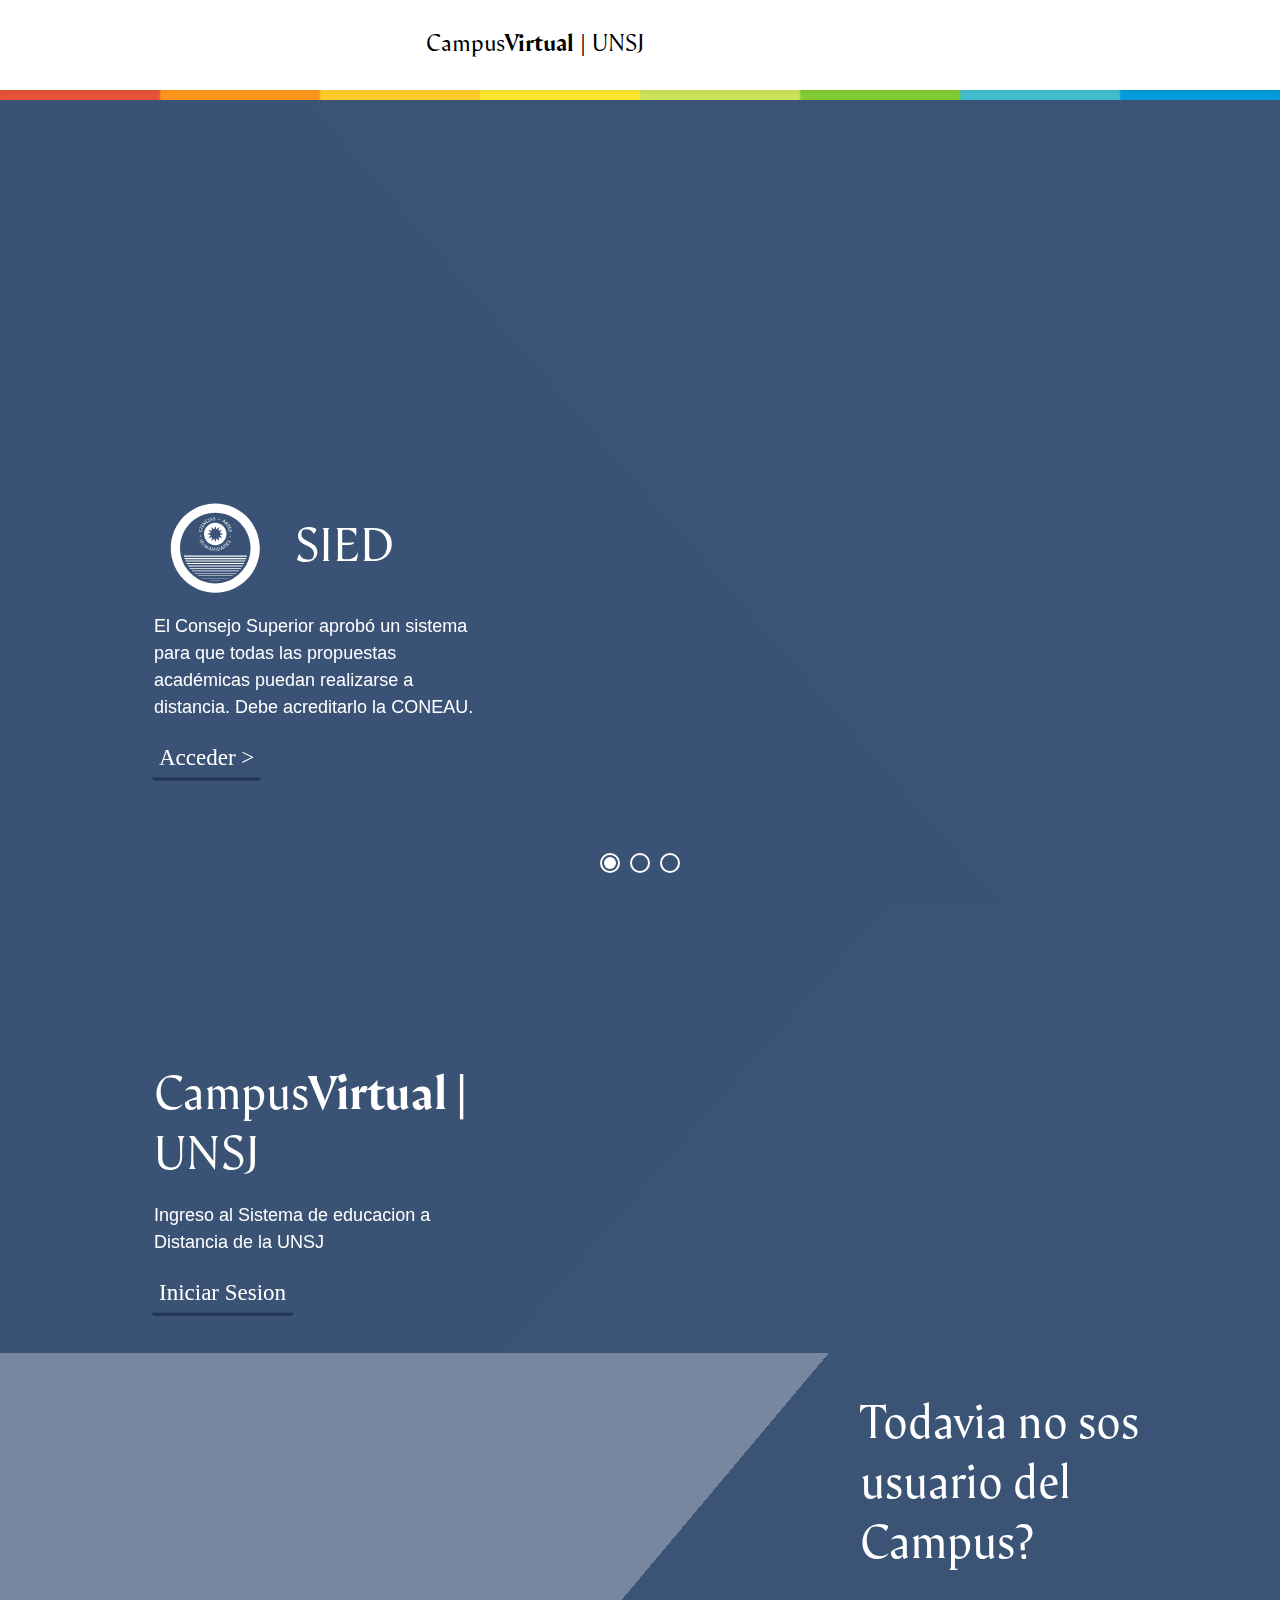
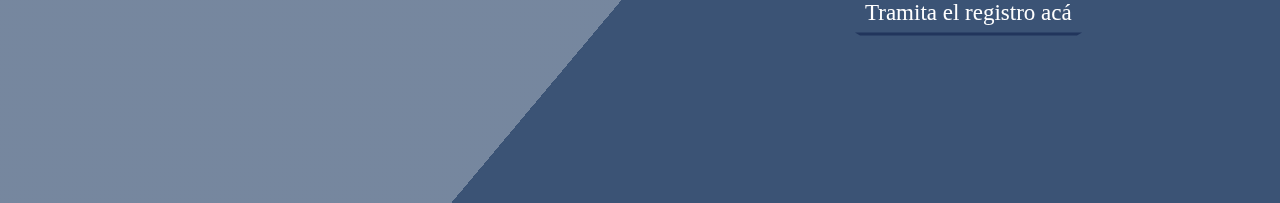
==== unsj propuesta/index.html @ a01cd320 "Cambios en mobile version" ====
<!DOCTYPE html>
<html lang="es">

<head>
    <meta charset="UTF-8">
    <meta name="viewport" content="width=device-width, initial-scale=1.0">
    <!--Bootstrap-->
    <link rel="stylesheet" href="css/bootstrap.min.css">
    <link rel="icon" type="image/svg+xml" href="img/unsjlogosimp.svg">
    <!--Slider-->
    <link rel="stylesheet" href="css/slider.css">
    <!--Cards-->
    <link rel="stylesheet" href="css/cards.css">
    <!--icons-->
    <link rel="stylesheet" href="https://cdnjs.cloudflare.com/ajax/libs/font-awesome/4.7.0/css/font-awesome.min.css">
    <link rel="stylesheet" href="css/main.css">
    <title>Campus Virtual UNSJ</title>
    <script src="js/jquery-3.5.0.min.js"></script>
    <script src="js/popper.min.js"></script>
    <script src="js/bootstrap.min.js"></script>
    <script src="js/slider.js"></script>
    <script src="js/nav.js"></script>
</head>

<body>

    <!--Navbar-->
    <nav class="container-fluid navbar">
        <div class="unsj-logo col-10 col-sm-12 col-md-10 d-sm-flex justify-content-sm-center justify-content-start">
            <h1><span class="title-regular">Campus</span><span class="title-bold">Virtual</span> | <span
                    class="title-regular">UNSJ</span></h1>
        </div>

        <img src="img/burger_line_list_menu_nav_navigation_option_icon_123231.svg" class="burger col-2 navbar-toggler"
            type="button" data-toggle="collapse" data-target="#navbarSupportedContent"
            aria-controls="navbarSupportedContent" aria-expanded="false" aria-label="Toggle navigation" alt="">



        <img src="img/line_colored.png" class="line-colored" alt="line_colored">
    </nav>
    <div class="collapse navbar-collapse" id="navbarSupportedContent">
        <ul class="navbar-nav mr-auto">
            <li class="nav-item active">
                <a class="nav-link" href="#"><img src="img/news.svg" class="nav-icon" alt=""><span class="nav-text">  Novedades</span></a>
            </li>
            <li class="nav-item active">
                <a class="nav-link" href="#"><img src="img/apoyo.svg" class="nav-icon" alt=""><span class="nav-text">  Ayuda</span></a>
            </li>
            <li class="nav-item active">
                <a class="nav-link" href="#"><img src="img/education.svg" class="nav-icon" alt=""><span class="nav-text">  Institucional</span></a>
            </li>
        </ul>
    </div>

    <!--End Navbar-->
    <!--Slider-->
    <section id="hero">
        <div class="slider-container">
            <div class="slider-control left inactive"></div>
            <div class="slider-control right"></div>
            <ul class="slider-pagi"></ul>
            <div class="slider">
                <div class="slide slide-0 active">
                    <div class="slide__bg"></div>
                    <div class="slide__content">
                        <svg class="slide__overlay" viewBox="0 0 720 405" preserveAspectRatio="xMaxYMax slice">
                            <path class="slide__overlay-path" d="M0,0 150,0 500,405 0,405" />
                        </svg>
                        <div class="slide__text">
                            <div class="title-slider unsj">
                                <h2 class="slide__text-heading">                                <img src="icon.svg" height="90px" alt="">
                                    <span class="title-regular">SIED</span> </h2>
                            </div>
                            <p class="slide__text-desc">
                                El Consejo Superior aprobó un sistema para que todas las propuestas académicas puedan
                                realizarse a distancia. Debe acreditarlo la CONEAU.
                            </p>
                            <a href="https://campusvirtual.unsj.edu.ar/login/" class="slide__text-link">Acceder ></a>
                        </div>
                    </div>
                </div>
                <div class="slide slide-1 ">
                    <div class="slide__bg"></div>
                    <div class="slide__content">
                        <svg class="slide__overlay" viewBox="0 0 720 405" preserveAspectRatio="xMaxYMax slice">
                            <path class="slide__overlay-path" d="M0,0 150,0 500,405 0,405" />
                        </svg>
                        <div class="slide__text">
                            <h2 class="slide__text-heading"><span class="title-fcefyn"
                                    style="font-size:70px; display: block; color: #fff;">fcefyn</span>
                                <span class="title-regular"
                                    style="font-size:35px; color: #fff; text-decoration-line: overline; margin-top: -15px;">UNSJ</span>
                            </h2>
                            <p class="slide__text-desc">Uno de los aportes científicos tecnológicos que pone la
                                Universidad Nacional de San Juan a disposición de la Secretaría de Estado de Ciencia,
                                Tecnología e Innovación de la Provincia en medio de la emergencia sanitaria actual, es
                                del Instituto de Informática (IDEI) de la Facultad de Ciencias Exactas, Físicas y
                                Naturales.</p>
                            <a href="http://www.unsj.edu.ar/home/noticias_detalles/4913/2" class="slide__text-link">Mas
                                información ></a>
                        </div>
                    </div>
                </div>
                <div class="slide slide-2">
                    <div class="slide__bg"></div>
                    <div class="slide__content">
                        <svg class="slide__overlay" viewBox="0 0 720 405" preserveAspectRatio="xMaxYMax slice">
                            <path class="slide__overlay-path" d="M0,0 150,0 500,405 0,405" />
                        </svg>
                        <div class="slide__text">
                            <h2 class="slide__text-heading"><span class="title-regular" style="color: #fff;">E<span
                                        style="font-size:75px;">U</span>C<span style="color: #b3101c;">S</span></span>
                                <p style="font-size: 14px;">ESCUELA UNIVERSITARIA<br>DE CIENCIAS DE LA SALUD</p>
                            </h2>
                            <p class="slide__text-desc">Departamento de Comunicacion de la Facultad de Ciencias Sociales
                                de la UNSJ</p>
                            <a href="http://hkmbhutto.wix.com/abdulrasheed" class="slide__text-link">Mas información
                                ></a>
                        </div>
                    </div>
                </div>
                <!--<div class="slide slide-3">
                    <div class="slide__bg"></div>
                    <div class="slide__content">
                        <svg class="slide__overlay" viewBox="0 0 720 405" preserveAspectRatio="xMaxYMax slice">
                            <path class="slide__overlay-path" d="M0,0 150,0 500,405 0,405" />
                        </svg>
                        <div class="slide__text">
                            <h2 class="slide__text-heading">Project name 4</h2>
                            <p class="slide__text-desc">Lorem ipsum dolor sit amet, consectetur adipisicing elit.
                                Distinctio veniam minus illo debitis nihil animi facere, doloremque voluptate tempore
                                quia. Lorem ipsum dolor sit amet, consectetur adipisicing elit. Distinctio veniam minus
                                illo debitis nihil animi facere, doloremque voluptate tempore quia.</p>
                            <a href="http://hkmbhutto.wix.com/abdulrasheed" class="slide__text-link">Project link</a>
                        </div>
                    </div>
                </div>-->
            </div>
        </div>
    </section>
    <!--End Slider-->
    <section id="login">
        <div class="content">
            <svg class="overlay" viewBox="0 0 720 405" preserveAspectRatio="xMaxYMax slice">
                <path class="slide__overlay-path" d="M0,0 150,0 500,405 0,405" />
            </svg>
            <div class="text" style="opacity: 1;bottom: -25%;">
                <h2 class="slide__text-heading"><span class="title-regular" style="color: #fff;">
                        <span class="title-regular">Campus</span><span class="title-bold">Virtual</span> | <span
                            class="title-regular">UNSJ</span>
                </h2>
                <p class="slide__text-desc">Ingreso al Sistema de educacion a Distancia de la UNSJ </p>
                <a href="http://hkmbhutto.wix.com/abdulrasheed" class="slide__text-link">Iniciar Sesion</a>
            </div>
        </div>
    </section>
    <section id="signin">
        <div class="content">
            <div class="text-bottom" style="opacity: 1;">
                <h2 class="slide__text-heading"><span class="title-regular" style="color: #fff;">
                        <span class="title-regular">Todavia no sos usuario del Campus? </span>
                </h2>
                <a href="http://hkmbhutto.wix.com/abdulrasheed" class="slide__text-link">Tramita el registro acá</a>
            </div>
        </div>
    </section>
    <!--<footer id="footer">
        <img src="img/21-02-2019_12-02-04_Manual-Identidad-UNSJ-copia(2).svg" alt="">
    </footer>-->

    <!--Iconos diseñados por <a href="https://www.flaticon.es/autores/freepik" title="Freepik">Freepik</a> from <a
        href="https://www.flaticon.es/" title="Flaticon"> www.flaticon.es</a>
    Iconos diseñados por <a href="https://www.flaticon.es/autores/freepik" title="Freepik">Freepik</a> from <a
        href="https://www.flaticon.es/" title="Flaticon"> www.flaticon.es</a>
    Iconos diseñados por <a href="https://www.flaticon.es/autores/freepik" title="Freepik">Freepik</a> from <a
        href="https://www.flaticon.es/" title="Flaticon"> www.flaticon.es</a>-->
</body>

</html>
---- unsj propuesta/css/slider.css ----
*, *:before, *:after {
  box-sizing: border-box;
  margin: 0;
  padding: 0;
}

html, body {
  font-size: 62.5%;
  height: 100%;

}

svg {
  display: block;
  overflow: visible;
}

.slider-container {
  position: relative;
  height: 100%;
  -webkit-user-select: none;
     -moz-user-select: none;
      -ms-user-select: none;
          user-select: none;
  cursor: all-scroll;
}

.slider-control {
  z-index: 2;
  position: absolute;
  top: 0;
  width: 12%;
  height: 100%;
  -webkit-transition: opacity 0.3s;
  transition: opacity 0.3s;
  will-change: opacity;
  opacity: 0;
}
.slider-control.inactive:hover {
  cursor: auto;
}
.slider-control:not(.inactive):hover {
  opacity: 1;
  cursor: pointer;
}
.slider-control.left {
  left: 0;
  background: -webkit-linear-gradient(left, rgba(0, 0, 0, 0.18) 0%, rgba(0, 0, 0, 0) 100%);
  background: linear-gradient(to right, rgba(0, 0, 0, 0.18) 0%, rgba(0, 0, 0, 0) 100%);
}
.slider-control.right {
  right: 0;
  background: -webkit-linear-gradient(left, rgba(0, 0, 0, 0) 0%, rgba(0, 0, 0, 0.18) 100%);
  background: linear-gradient(to right, rgba(0, 0, 0, 0) 0%, rgba(0, 0, 0, 0.18) 100%);
}

.slider-pagi {
  position: absolute;
  z-index: 3;
  left: 50%;
  bottom: 2rem;
  -webkit-transform: translateX(-50%);
          transform: translateX(-50%);
  font-size: 0;
  list-style-type: none;
}
.slider-pagi__elem {
  position: relative;
  display: inline-block;
  vertical-align: top;
  width: 2rem;
  height: 2rem;
  margin: 0 0.5rem;
  border-radius: 50%;
  border: 2px solid #fff;
  cursor: pointer;
}
.slider-pagi__elem:before {
  content: "";
  position: absolute;
  left: 50%;
  top: 50%;
  width: 1.2rem;
  height: 1.2rem;
  background: #fff;
  border-radius: 50%;
  -webkit-transition: -webkit-transform 0.3s;
  transition: -webkit-transform 0.3s;
  transition: transform 0.3s;
  transition: transform 0.3s, -webkit-transform 0.3s;
  -webkit-transform: translate(-50%, -50%) scale(0);
          transform: translate(-50%, -50%) scale(0);
}
.slider-pagi__elem.active:before, .slider-pagi__elem:hover:before {
  -webkit-transform: translate(-50%, -50%) scale(1);
          transform: translate(-50%, -50%) scale(1);
}

.slider {
  z-index: 1;
  position: relative;
  height: 100%;
}
.slider.animating {
  -webkit-transition: -webkit-transform 0.5s;
  transition: -webkit-transform 0.5s;
  transition: transform 0.5s;
  transition: transform 0.5s, -webkit-transform 0.5s;
  will-change: transform;
}
.slider.animating .slide__bg {
  -webkit-transition: -webkit-transform 0.5s;
  transition: -webkit-transform 0.5s;
  transition: transform 0.5s;
  transition: transform 0.5s, -webkit-transform 0.5s;
  will-change: transform;
}

.slide {
  position: absolute;
  top: 0;
  width: 100%;
  height: 100%;
  overflow: hidden;
}
.slide.active .slide__overlay,
.slide.active .slide__text {
  opacity: 1;
  -webkit-transform: translateX(0);
          transform: translateX(0);
}
.slide__bg {
  position: absolute;
  top: 0;
  left: -50%;
  width: 100%;
  height: 100%;
  background-size: cover;
  will-change: transform;
}
.slide:nth-child(1) {
  left: 0;
}
.slide:nth-child(1) .slide__bg {
  left: 0;
  background-image: url("https://s.libertaddigital.com/fotos/noticias/1920/1080/fit/universidad-alumnos-portada.jpg");
}
.slide:nth-child(1) .slide__overlay-path {
  fill: #3b5375;
}
@media (max-width: 991px) {
  .slide:nth-child(1) .slide__text {
    background-color: rgba(59,83,117, 0.8);
  }
}
.slide:nth-child(2) {
  left: 100%;
}
.slide:nth-child(2) .slide__bg {
  left: -50%;
  background-image: url("https://upload.wikimedia.org/wikipedia/commons/a/a1/F_EXACTAS_UNSJ.JPG");
}
.slide:nth-child(2) .slide__overlay-path {
  fill: #e68100;
}
@media (max-width: 991px) {
  .slide:nth-child(2) .slide__text {
    background-color: rgba(230,129,0, 0.8);
  }
}
.slide:nth-child(3) {
  left: 200%;
}
.slide:nth-child(3) .slide__bg {
  left: -100%;
  background-image: url("https://i.ytimg.com/vi/FNrD8Bj56yI/maxresdefault.jpg");
}
.slide:nth-child(3) .slide__overlay-path {
  fill: #e45138;
}
@media (max-width: 991px) {
  .slide:nth-child(3) .slide__text {
    background-color: rgba(228,81,56, 0.8);
  }
}
.slide:nth-child(4) {
  left: 300%;
}
.slide:nth-child(4) .slide__bg {
  left: -150%;
  background-image: url("https://s.libertaddigital.com/fotos/noticias/1920/1080/fit/universidad-alumnos-portada.jpg");
}
.slide:nth-child(4) .slide__overlay-path {
  fill: #cbc6c3;
}
@media (max-width: 991px) {
  .slide:nth-child(4) .slide__text {
    background-color: rgba(203, 198, 195, 0.8);
  }
}
.slide__content {
  position: absolute;
  top: 0;
  left: 0;
  width: 100%;
  height: 100%;
}
.slide__overlay {
  position: absolute;
  bottom: 0;
  left: 0;
  height: 100%;
  min-height: 810px;
  -webkit-transition: opacity 0.2s 0.5s, -webkit-transform 0.5s 0.5s;
  transition: opacity 0.2s 0.5s, -webkit-transform 0.5s 0.5s;
  transition: transform 0.5s 0.5s, opacity 0.2s 0.5s;
  transition: transform 0.5s 0.5s, opacity 0.2s 0.5s, -webkit-transform 0.5s 0.5s;
  will-change: transform, opacity;
  -webkit-transform: translate3d(-20%, 0, 0);
          transform: translate3d(-20%, 0, 0);
  opacity: 0;
}
@media (max-width: 991px) {
  .slide__overlay {
    display: none;
  }
}
.slide__overlay path {
  opacity: 0.8;
}
.slide__text {
  position: absolute;
  width: 25%;
  bottom: 15%;
  left: 12%;
  color: #fff;
  -webkit-transition: opacity 0.5s 0.8s, -webkit-transform 0.5s 0.8s;
  transition: opacity 0.5s 0.8s, -webkit-transform 0.5s 0.8s;
  transition: transform 0.5s 0.8s, opacity 0.5s 0.8s;
  transition: transform 0.5s 0.8s, opacity 0.5s 0.8s, -webkit-transform 0.5s 0.8s;
  will-change: transform, opacity;
  -webkit-transform: translateY(-50%);
          transform: translateY(-50%);
  opacity: 0;
}




a.slide__text-link:hover { text-decoration:none; color:#FFF; }





@media (max-width: 991px) {
  .slide__text {
    left: 0;
    bottom: 0;
    width: 100%;
    height: 20rem;
    text-align: center;
    -webkit-transform: translateY(50%);
            transform: translateY(50%);
    -webkit-transition: opacity 0.5s 0.5s, -webkit-transform 0.5s 0.5s;
    transition: opacity 0.5s 0.5s, -webkit-transform 0.5s 0.5s;
    transition: transform 0.5s 0.5s, opacity 0.5s 0.5s;
    transition: transform 0.5s 0.5s, opacity 0.5s 0.5s, -webkit-transform 0.5s 0.5s;
    padding: 0 1rem;
  }
}
.slide__text-heading {
  font-family: "Polar", Helvetica, Arial, sans-serif;
  font-size: 5rem;
  margin-bottom: 2rem;
}
@media (max-width: 991px) {
  .slide__text-heading {
    line-height: 20rem;
    font-size: 3.5rem;
  }
}
.slide__text-desc {
  /*font-family: "Open Sans", Helvetica, Arial, sans-serif;*/
  font-family: 'Gill Sans', 'Gill Sans MT', Calibri, 'Trebuchet MS', sans-serif;
  font-size: 1.8rem;
  margin-bottom: 1.5rem;
}
@media (max-width: 991px) {
  .slide__text-desc {
    display: none;
  }
}
.slide__text-link {
  color: #fff;
  z-index: 5;
  display: inline-block;
  position: relative;
  padding: 0.5rem;
  cursor: pointer;
  /*font-family: "Open Sans", Helvetica, Arial, sans-serif;*/
  font-family: Cambria, Cochin, Georgia, Times, 'Times New Roman', serif;
  font-size: 2.3rem;
  -webkit-perspective: 1000px;
          perspective: 1000px;
}
@media (max-width: 991px) {
  .slide__text-link {
    display: none;
  }
}
.slide__text-link:before {
  z-index: -1;
  content: "";
  position: absolute;
  top: 0;
  left: 0;
  width: 100%;
  height: 100%;
  background: #21355C;;
  -webkit-transform-origin: 50% 100%;
          transform-origin: 50% 100%;
  -webkit-transform: rotateX(-85deg);
          transform: rotateX(-85deg);
  -webkit-transition: -webkit-transform 0.3s;
  transition: -webkit-transform 0.3s;
  transition: transform 0.3s;
  transition: transform 0.3s, -webkit-transform 0.3s;
  will-change: transform;
}
.slide__text-link:hover:before {
  -webkit-transform: rotateX(0);
          transform: rotateX(0);
}

/*News*/

.title-slider{
  display: flex;
  align-items: center;
}


.title-slider h2{
  margin-top: 20px;
}
---- unsj propuesta/css/cards.css ----
a{
    text-decoration:none; 
    color: #3b5375;
    border-bottom:2px solid #3b5375;
  }
  .box{
      padding:60px 0px;
  }
  
  .box-part{
      background:#FFF;
      border-radius:0;
      padding:60px 10px;
      margin:30px 0px;
  }
  .text{
      margin:20px 0px;
  }
  
  .fa{
       color:#4183D7;
  }
---- unsj propuesta/css/main.css ----
/*Arida Medium*/
@font-face {
    font-family: "Arida-Medium";
    src: url("../fonts/Arida/Arida-Medium.otf");
}
/*Arida Regular*/
@font-face {
    font-family: "Arida-Regular";
    src: url("../fonts/Arida/Arida-Regular.otf");
}
/*Arida Regular Italic*/
@font-face {
    font-family: "Arida-RegularIt";
    src: url("../fonts/Arida/Arida-RegularIt.otf");
}
/*Arida Bold*/
@font-face {
    font-family: "Arida-Bold";
    src: url("../fonts/Arida/Arida-Bold.otf");
}
/*Arida Black*/
@font-face {
    font-family: "Arida-Black";
    src: url("../fonts/Arida/Arida-Black.otf");
}
/*URWForm*/
@font-face {
    font-family: "URWForm-Regular";
    src: url("../fonts/URWForm/URWForm-Regular.otf");
}
body{
    background-color:rgb(59,83,117);
    font-family: 'Gill Sans', 'Gill Sans MT', Calibri, 'Trebuchet MS', sans-serif;
    font-size: 20px;
    color: black;
    padding: 0px;
    margin: 0px;

}

h1,h2,h3,h4,h5,h6{
    font-family: Cambria, Cochin, Georgia, Times, 'Times New Roman', serif;
}

.title-regular{
    font-family: "Arida-Regular";
}
.title-bold{
    font-family: "Arida-Bold";
}

/*fcefyn*/
.title-fcefyn{
    font-family: "URWForm-Regular";
}

.line-colored {
    position: absolute;
    top: 90px;
    left: 0;
    width: 100%;
    min-height: 10px;
    z-index: 4;
}

/*a{
    border-bottom: 2px solid #fff;
}*/

/*navbar*/
nav{
    margin: 0PX;
    height: 90px;
    background-color: #fff;
    display: flex;
    align-items: center;
    position: fixed !important;
    top: 0px;
    z-index: 5;
    width: 100%;
}

.nav-icon{
    height:30px;
}
.nav-text{
    height: 30px;
}

.burger{
    display: none;
    height:40px;
}


.nav-list{
    width: 100%;
    margin-left: 0px;
    display: flex;
    align-content: center;
    justify-content: end;
    list-style: none;
}

.nav-item{
    display: block !important;
}

.nav-list li{
    display: flex;
    justify-content: center;
    align-items: center;
    padding: 5px;
    font-size: 20px;
}

.unsj-logo{
    font-size: 30px;
}

.navbar-collapse{
    text-align: center;
    background-color: rgba(255,255,255,0.7);

    position: fixed;
    width: 100%;
    z-index: 2;
}

.navbar-collapse a{
    border: none;
    color: rgba(0, 0, 0, 0.8);
}
/*end navbar*/
/*Hero*/

#hero{
    margin-top: 100px;
    height: calc(100vh - 97px);
    overflow: hidden;
}

/*sectiones*/
#instituciones{
    width: 100%;
    background-color: #3b5375;
}

#instituciones h1{
    display: flex;
    justify-content: center;
    align-items: center;
    color: #fff;
    font-size: 70px;
}

.faud:hover{
    transition: all 1s 0s ease;
    background: #ffcd3e;
}

#login{
    width: 100%;
    height: 50vh;
    background-position: center;
    background-attachment: fixed;
    background-repeat: no-repeat;
    background-size: cover;
     background-image: linear-gradient(rgba(0, 0, 0, 0.5), rgba(0, 0, 0, 0.5)), url("../img/giphy.gif");
    overflow: hidden;
}

#login .content{
    background: rgb(59,83,117);
    background: linear-gradient(130deg, rgba(59,83,117,0.7984593495601365) 50%, rgba(255,255,255,0.3) 50%); 
    height: 100%;
    width: 100%;
    top: 0px;
    left: 0px;
    background-attachment: fixed;
    position: relative;
}

.overlay{
    position: absolute;
    top: 0px;
    left: 0px;
}

.overlay {
    fill: #3b5375;
    opacity: 0.8;
    transform: rotateX(180deg);
}


#signin{
    
    background-position: center;
    background-attachment: fixed;
    background-repeat: no-repeat;
    background-size: cover;
    /*background-image: linear-gradient(-50deg, rgba(59,83,117,0.7984593495601365) 50%, rgba(0,0,0,0) 50%), url("../img/giphy.gif");
    /*background-image: linear-gradient(-50deg, rgba(59,83,117,0.7984593495601365) 50%, rgba(136, 136, 136, 0.46) 50%), url("../img/giphy.gif");*/
    background-image: linear-gradient(-50deg, rgba(59,83,117,0.7984593495601365) 47%, rgba(0,0,0,0.5) 47%), url("../img/giphy.gif");
    overflow: hidden;
    height: 50vh;

}

#signin .content{
   /* background: linear-gradient(-50deg, rgba(59,83,117,0.7984593495601365) 50%, rgba(0,0,0,0) 50%);*/
    background: linear-gradient(-50deg, rgba(59,83,117,0.7984593495601365) 50%, rgba(255,255,255,0.3) 50%);
    height: 100%;
    width: 100%;
    height: 100%;
    width: 100%;
}

.content .text{
    position: absolute;
width: 25%;
left: 12%;
color: #fff;
transition: transform 0.5s 0.8s, opacity 0.5s 0.8s, -webkit-transform 0.5s 0.8s;
will-change: transform, opacity;
-webkit-transform: translateY(-50%);
transform: translateY(-50%);
}

.text-bottom{
    color: #fff;
    width: 25%;
    float: right;
    margin-right: 100px;
    margin-top: 3%;   
}


/*MEDIAS*/

@media (max-width: 768px) {
    .colapsed{
        display: none;
    }
    .unsj-logo{
        display: flex;
        justify-content: center;
        align-items: stretch;
        font-size: 30px;
    }
    #hero{
        margin-top: 100px;
    }
    .burger{
        display: none;
    }

    .unsj-logo h1{
        display: flex;
        align-items: center;
    }
    .overlay{
        display: none;
    }

  }

  @media (max-width: 576px) {
    .burger{
        display: inline;
    }

    /*Slider*/
    .title-slider h2 {
        margin-top: -20px;
        margin-left: 50px;
    }
    .slide__text-heading {
        line-height: 20rem;
        font-size: 3.5rem;
        margin-top: -20px;
        margin-left: 10px;
    }
    .slide__text {
        height: 30%;
    }
    /*end slider*/
    /*Campus*/
    #signin{
        background-image: linear-gradient(rgba(0, 0, 0, 0.5), rgba(0, 0, 0, 0.5)), url("../img/giphy.gif");
    }
    #login .content, #signin .content{
        background:rgba(59,83,117,0.7984593495601365); 
    }
    #signin .content{
        background-color: rgb(59,83,117);
    }

    #login .slide__text-heading {
    margin-top: -20px;
    margin-left: 10px;
    margin-top: -40px;
    margin-left: auto;
    margin-right: auto;
    }
    #login .text {
    bottom: 0% !important;
    margin-left: auto;
    margin-right: auto;
    width: auto;

    }

    #login .slide__text-heading{
        margin-top: -64px;
    }

    #login .slide__text-link {
        display: inherit;
    }

    #login .slide__text-desc {
        display: inherit;
    }

    #login .text > h2:nth-child(1) {
        margin-bottom: -64px;
        }
    #login .text > p:nth-child(2) {
        margin-top: 15px;
        }
    #login .text > a:nth-child(3) {
            text-align: center;
            }

    #login .text {
        bottom: 37px;
        margin-bottom: 0px;
        margin-top: 0px;
        width: 85%;
        }
        #login .text {
            bottom: 100% !important;
            height: 20px;
            }
            #login .slide__text-heading {
            margin-top: 0px;
            }
            
    .content .text{
        left: 8%;
    }
    }
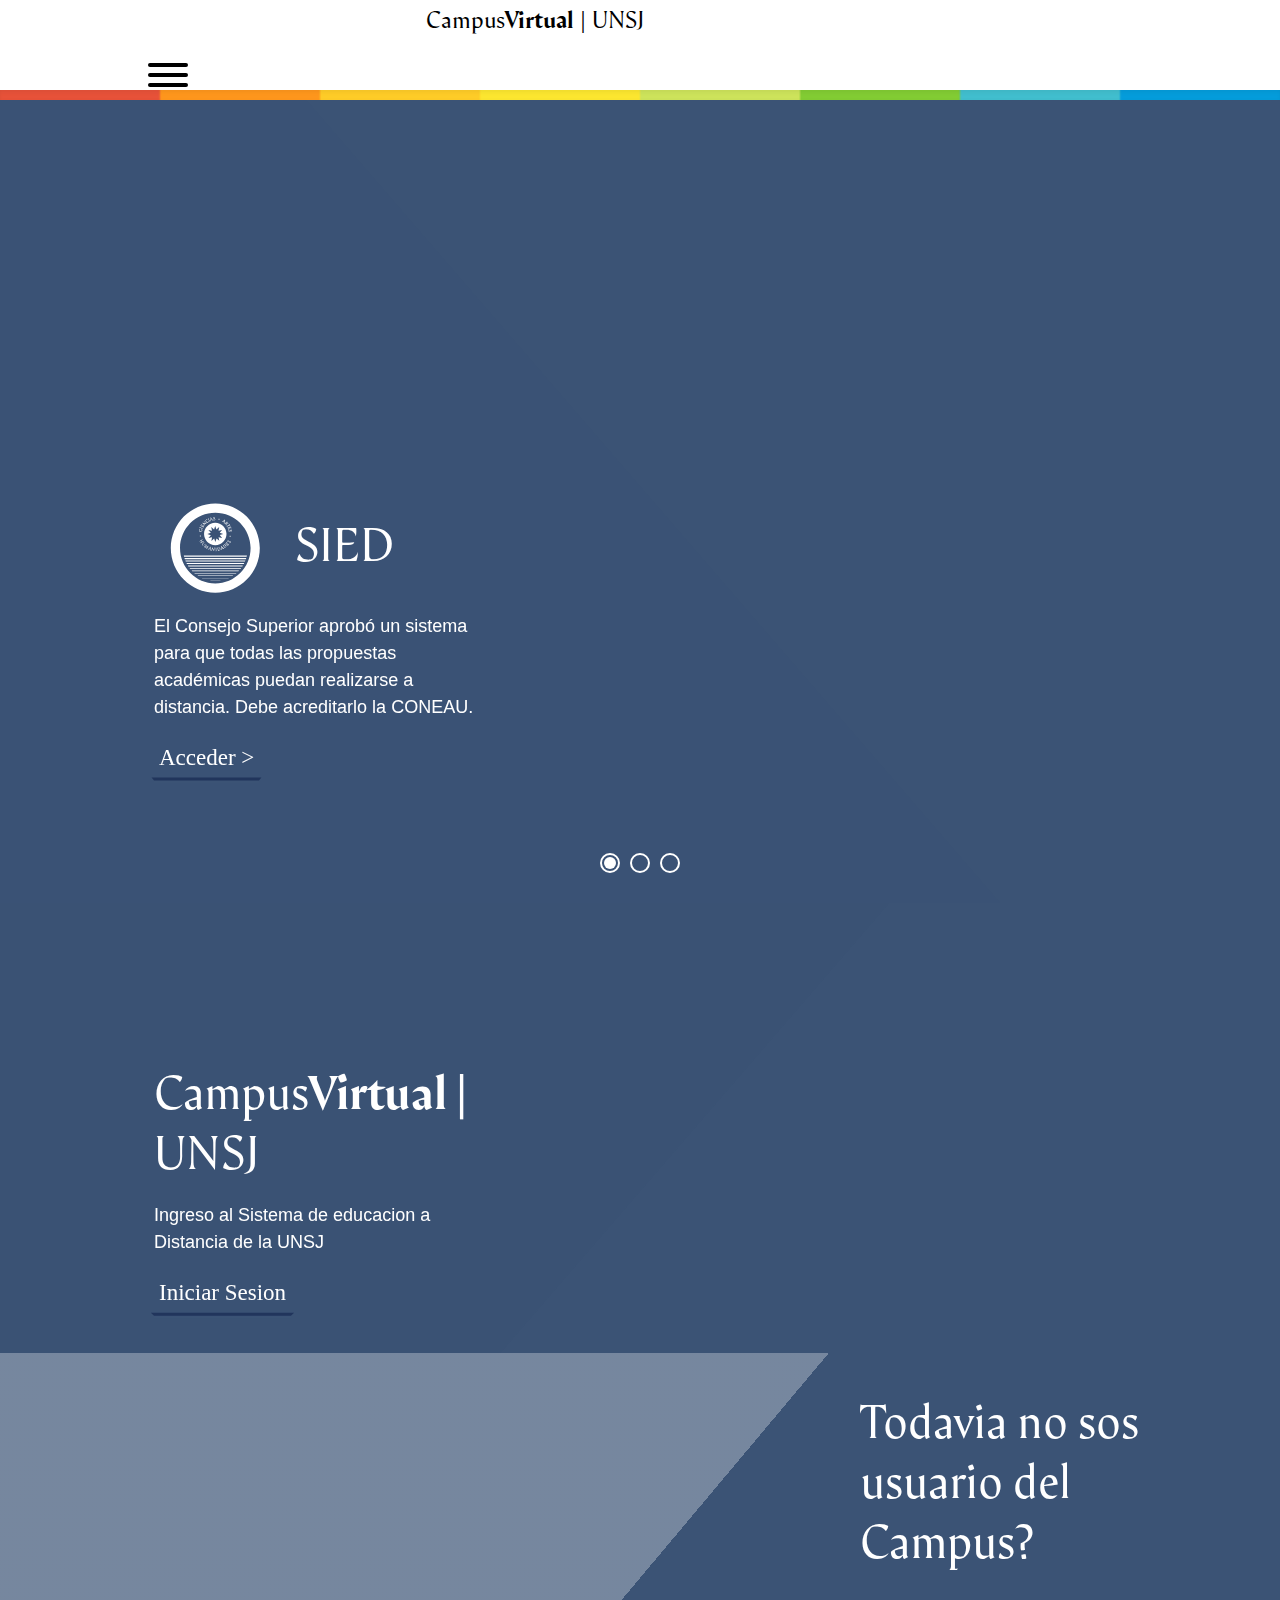
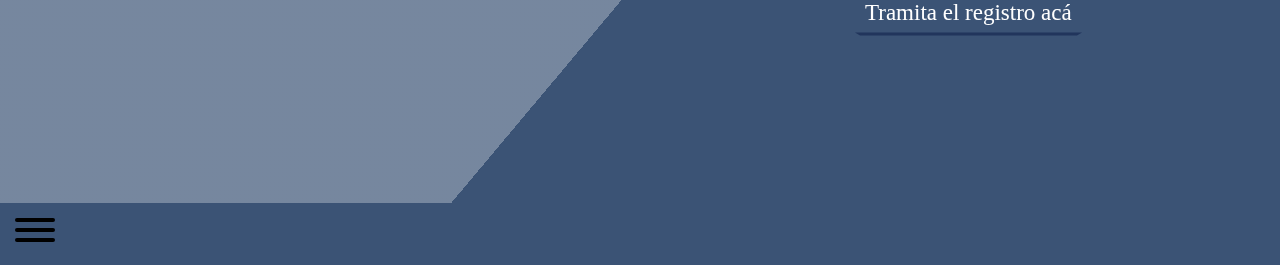
==== commit 36194172: "cambios en seccion de login" ====
--- a/unsj propuesta/index.html
+++ b/unsj propuesta/index.html
@@ -7,6 +7,8 @@
     <!--Bootstrap-->
     <link rel="stylesheet" href="css/bootstrap.min.css">
     <link rel="icon" type="image/svg+xml" href="img/unsjlogosimp.svg">
+    <!--Hamburger-->
+    <link rel="stylesheet" href="css/hamburger.css">
     <!--Slider-->
     <link rel="stylesheet" href="css/slider.css">
     <!--Cards-->
@@ -26,29 +28,37 @@
 
     <!--Navbar-->
     <nav class="container-fluid navbar">
-        <div class="unsj-logo col-10 col-sm-12 col-md-10 d-sm-flex justify-content-sm-center justify-content-start">
+        <div class="unsj-logo col-9 col-sm-12 col-md-10 d-sm-flex justify-content-sm-center justify-content-start">
             <h1><span class="title-regular">Campus</span><span class="title-bold">Virtual</span> | <span
                     class="title-regular">UNSJ</span></h1>
         </div>
 
-        <img src="img/burger_line_list_menu_nav_navigation_option_icon_123231.svg" class="burger col-2 navbar-toggler"
+        <!--<img src="img/burger_line_list_menu_nav_navigation_option_icon_123231.svg" class="burger col-2 navbar-toggler"
             type="button" data-toggle="collapse" data-target="#navbarSupportedContent"
             aria-controls="navbarSupportedContent" aria-expanded="false" aria-label="Toggle navigation" alt="">
-
-
+        -->
+        <button data-target="#navbarSupportedContent" style="margin-top: 8px;" aria-controls="navbarSupportedContent" aria-expanded="false"
+            aria-label="Toggle navigation" alt="" data-toggle="collapse" class="col-3 hamburger hamburger--spring collapsed">
+            <span class="hamburger-box">
+                <span class="hamburger-inner"></span>
+            </span>
+        </button>
 
         <img src="img/line_colored.png" class="line-colored" alt="line_colored">
     </nav>
     <div class="collapse navbar-collapse" id="navbarSupportedContent">
         <ul class="navbar-nav mr-auto">
             <li class="nav-item active">
-                <a class="nav-link" href="#"><img src="img/news.svg" class="nav-icon" alt=""><span class="nav-text">  Novedades</span></a>
+                <a class="nav-link" href="#"><img src="img/news.svg" class="nav-icon" alt=""><span class="nav-text">
+                        Novedades</span></a>
             </li>
             <li class="nav-item active">
-                <a class="nav-link" href="#"><img src="img/apoyo.svg" class="nav-icon" alt=""><span class="nav-text">  Ayuda</span></a>
+                <a class="nav-link" href="#"><img src="img/apoyo.svg" class="nav-icon" alt=""><span class="nav-text">
+                        Ayuda</span></a>
             </li>
             <li class="nav-item active">
-                <a class="nav-link" href="#"><img src="img/education.svg" class="nav-icon" alt=""><span class="nav-text">  Institucional</span></a>
+                <a class="nav-link" href="#"><img src="img/education.svg" class="nav-icon" alt=""><span
+                        class="nav-text"> Institucional</span></a>
             </li>
         </ul>
     </div>
@@ -69,7 +79,7 @@
                         </svg>
                         <div class="slide__text">
                             <div class="title-slider unsj">
-                                <h2 class="slide__text-heading">                                <img src="icon.svg" height="90px" alt="">
+                                <h2 class="slide__text-heading"> <img src="icon.svg" height="90px" alt="">
                                     <span class="title-regular">SIED</span> </h2>
                             </div>
                             <p class="slide__text-desc">
@@ -175,6 +185,13 @@
         href="https://www.flaticon.es/" title="Flaticon"> www.flaticon.es</a>
     Iconos diseñados por <a href="https://www.flaticon.es/autores/freepik" title="Freepik">Freepik</a> from <a
         href="https://www.flaticon.es/" title="Flaticon"> www.flaticon.es</a>-->
+    <button class="hamburger hamburger--spring" type="button">
+        <span class="hamburger-box">
+            <span class="hamburger-inner"></span>
+        </span>
+    </button>
+
+
 </body>
 
 </html>--- a/unsj propuesta/css/hamburger.css
+++ b/unsj propuesta/css/hamburger.css
@@ -0,0 +1,914 @@
+/*!
+ * Hamburgers
+ * @description Tasty CSS-animated hamburgers
+ * @author Jonathan Suh @jonsuh
+ * @site https://jonsuh.com/hamburgers
+ * @link https://github.com/jonsuh/hamburgers
+ */
+.hamburger {
+    font                      : inherit;
+    display                   : inline-block;
+    overflow                  : visible;
+    margin                    : 0;
+    padding                   : 15px;
+    cursor                    : pointer;
+    transition-timing-function: linear;
+    transition-duration       : .15s;
+    transition-property       : opacity, filter;
+    text-transform            : none;
+    color                     : inherit;
+    border                    : 0;
+    background-color          : transparent
+}
+
+.hamburger.is-active:hover,
+.hamburger:hover {
+    opacity: .7
+}
+
+.hamburger.is-active .hamburger-inner,
+.hamburger.is-active .hamburger-inner:after,
+.hamburger.is-active .hamburger-inner:before {
+    background-color: #000
+}
+
+.hamburger-box {
+    position: relative;
+    display : inline-block;
+    width   : 40px;
+    height  : 24px
+}
+
+.hamburger-inner {
+    top       : 50%;
+    display   : block;
+    margin-top: -2px
+}
+
+.hamburger-inner,
+.hamburger-inner:after,
+.hamburger-inner:before {
+    position                  : absolute;
+    width                     : 40px;
+    height                    : 4px;
+    transition-timing-function: ease;
+    transition-duration       : .15s;
+    transition-property       : transform;
+    border-radius             : 4px;
+    background-color          : #000
+}
+
+.hamburger-inner:after,
+.hamburger-inner:before {
+    display: block;
+    content: ""
+}
+
+.hamburger-inner:before {
+    top: -10px
+}
+
+.hamburger-inner:after {
+    bottom: -10px
+}
+
+.hamburger--3dx .hamburger-box {
+    perspective: 80px
+}
+
+.hamburger--3dx .hamburger-inner {
+    transition: transform .15s cubic-bezier(.645, .045, .355, 1), background-color 0s cubic-bezier(.645, .045, .355, 1) .1s
+}
+
+.hamburger--3dx .hamburger-inner:after,
+.hamburger--3dx .hamburger-inner:before {
+    transition: transform 0s cubic-bezier(.645, .045, .355, 1) .1s
+}
+
+.hamburger--3dx.is-active .hamburger-inner {
+    transform       : rotateY(180deg);
+    background-color: transparent !important
+}
+
+.hamburger--3dx.is-active .hamburger-inner:before {
+    transform: translate3d(0, 10px, 0) rotate(45deg)
+}
+
+.hamburger--3dx.is-active .hamburger-inner:after {
+    transform: translate3d(0, -10px, 0) rotate(-45deg)
+}
+
+.hamburger--3dx-r .hamburger-box {
+    perspective: 80px
+}
+
+.hamburger--3dx-r .hamburger-inner {
+    transition: transform .15s cubic-bezier(.645, .045, .355, 1), background-color 0s cubic-bezier(.645, .045, .355, 1) .1s
+}
+
+.hamburger--3dx-r .hamburger-inner:after,
+.hamburger--3dx-r .hamburger-inner:before {
+    transition: transform 0s cubic-bezier(.645, .045, .355, 1) .1s
+}
+
+.hamburger--3dx-r.is-active .hamburger-inner {
+    transform       : rotateY(-180deg);
+    background-color: transparent !important
+}
+
+.hamburger--3dx-r.is-active .hamburger-inner:before {
+    transform: translate3d(0, 10px, 0) rotate(45deg)
+}
+
+.hamburger--3dx-r.is-active .hamburger-inner:after {
+    transform: translate3d(0, -10px, 0) rotate(-45deg)
+}
+
+.hamburger--3dy .hamburger-box {
+    perspective: 80px
+}
+
+.hamburger--3dy .hamburger-inner {
+    transition: transform .15s cubic-bezier(.645, .045, .355, 1), background-color 0s cubic-bezier(.645, .045, .355, 1) .1s
+}
+
+.hamburger--3dy .hamburger-inner:after,
+.hamburger--3dy .hamburger-inner:before {
+    transition: transform 0s cubic-bezier(.645, .045, .355, 1) .1s
+}
+
+.hamburger--3dy.is-active .hamburger-inner {
+    transform       : rotateX(-180deg);
+    background-color: transparent !important
+}
+
+.hamburger--3dy.is-active .hamburger-inner:before {
+    transform: translate3d(0, 10px, 0) rotate(45deg)
+}
+
+.hamburger--3dy.is-active .hamburger-inner:after {
+    transform: translate3d(0, -10px, 0) rotate(-45deg)
+}
+
+.hamburger--3dy-r .hamburger-box {
+    perspective: 80px
+}
+
+.hamburger--3dy-r .hamburger-inner {
+    transition: transform .15s cubic-bezier(.645, .045, .355, 1), background-color 0s cubic-bezier(.645, .045, .355, 1) .1s
+}
+
+.hamburger--3dy-r .hamburger-inner:after,
+.hamburger--3dy-r .hamburger-inner:before {
+    transition: transform 0s cubic-bezier(.645, .045, .355, 1) .1s
+}
+
+.hamburger--3dy-r.is-active .hamburger-inner {
+    transform       : rotateX(180deg);
+    background-color: transparent !important
+}
+
+.hamburger--3dy-r.is-active .hamburger-inner:before {
+    transform: translate3d(0, 10px, 0) rotate(45deg)
+}
+
+.hamburger--3dy-r.is-active .hamburger-inner:after {
+    transform: translate3d(0, -10px, 0) rotate(-45deg)
+}
+
+.hamburger--3dxy .hamburger-box {
+    perspective: 80px
+}
+
+.hamburger--3dxy .hamburger-inner {
+    transition: transform .15s cubic-bezier(.645, .045, .355, 1), background-color 0s cubic-bezier(.645, .045, .355, 1) .1s
+}
+
+.hamburger--3dxy .hamburger-inner:after,
+.hamburger--3dxy .hamburger-inner:before {
+    transition: transform 0s cubic-bezier(.645, .045, .355, 1) .1s
+}
+
+.hamburger--3dxy.is-active .hamburger-inner {
+    transform       : rotateX(180deg) rotateY(180deg);
+    background-color: transparent !important
+}
+
+.hamburger--3dxy.is-active .hamburger-inner:before {
+    transform: translate3d(0, 10px, 0) rotate(45deg)
+}
+
+.hamburger--3dxy.is-active .hamburger-inner:after {
+    transform: translate3d(0, -10px, 0) rotate(-45deg)
+}
+
+.hamburger--3dxy-r .hamburger-box {
+    perspective: 80px
+}
+
+.hamburger--3dxy-r .hamburger-inner {
+    transition: transform .15s cubic-bezier(.645, .045, .355, 1), background-color 0s cubic-bezier(.645, .045, .355, 1) .1s
+}
+
+.hamburger--3dxy-r .hamburger-inner:after,
+.hamburger--3dxy-r .hamburger-inner:before {
+    transition: transform 0s cubic-bezier(.645, .045, .355, 1) .1s
+}
+
+.hamburger--3dxy-r.is-active .hamburger-inner {
+    transform       : rotateX(180deg) rotateY(180deg) rotate(-180deg);
+    background-color: transparent !important
+}
+
+.hamburger--3dxy-r.is-active .hamburger-inner:before {
+    transform: translate3d(0, 10px, 0) rotate(45deg)
+}
+
+.hamburger--3dxy-r.is-active .hamburger-inner:after {
+    transform: translate3d(0, -10px, 0) rotate(-45deg)
+}
+
+.hamburger--arrow.is-active .hamburger-inner:before {
+    transform: translate3d(-8px, 0, 0) rotate(-45deg) scaleX(.7)
+}
+
+.hamburger--arrow.is-active .hamburger-inner:after {
+    transform: translate3d(-8px, 0, 0) rotate(45deg) scaleX(.7)
+}
+
+.hamburger--arrow-r.is-active .hamburger-inner:before {
+    transform: translate3d(8px, 0, 0) rotate(45deg) scaleX(.7)
+}
+
+.hamburger--arrow-r.is-active .hamburger-inner:after {
+    transform: translate3d(8px, 0, 0) rotate(-45deg) scaleX(.7)
+}
+
+.hamburger--arrowalt .hamburger-inner:before {
+    transition: top .1s ease .1s, transform .1s cubic-bezier(.165, .84, .44, 1)
+}
+
+.hamburger--arrowalt .hamburger-inner:after {
+    transition: bottom .1s ease .1s, transform .1s cubic-bezier(.165, .84, .44, 1)
+}
+
+.hamburger--arrowalt.is-active .hamburger-inner:before {
+    top       : 0;
+    transition: top .1s ease, transform .1s cubic-bezier(.895, .03, .685, .22) .1s;
+    transform : translate3d(-8px, -10px, 0) rotate(-45deg) scaleX(.7)
+}
+
+.hamburger--arrowalt.is-active .hamburger-inner:after {
+    bottom    : 0;
+    transition: bottom .1s ease, transform .1s cubic-bezier(.895, .03, .685, .22) .1s;
+    transform : translate3d(-8px, 10px, 0) rotate(45deg) scaleX(.7)
+}
+
+.hamburger--arrowalt-r .hamburger-inner:before {
+    transition: top .1s ease .1s, transform .1s cubic-bezier(.165, .84, .44, 1)
+}
+
+.hamburger--arrowalt-r .hamburger-inner:after {
+    transition: bottom .1s ease .1s, transform .1s cubic-bezier(.165, .84, .44, 1)
+}
+
+.hamburger--arrowalt-r.is-active .hamburger-inner:before {
+    top       : 0;
+    transition: top .1s ease, transform .1s cubic-bezier(.895, .03, .685, .22) .1s;
+    transform : translate3d(8px, -10px, 0) rotate(45deg) scaleX(.7)
+}
+
+.hamburger--arrowalt-r.is-active .hamburger-inner:after {
+    bottom    : 0;
+    transition: bottom .1s ease, transform .1s cubic-bezier(.895, .03, .685, .22) .1s;
+    transform : translate3d(8px, 10px, 0) rotate(-45deg) scaleX(.7)
+}
+
+.hamburger--arrowturn.is-active .hamburger-inner {
+    transform: rotate(-180deg)
+}
+
+.hamburger--arrowturn.is-active .hamburger-inner:before {
+    transform: translate3d(8px, 0, 0) rotate(45deg) scaleX(.7)
+}
+
+.hamburger--arrowturn.is-active .hamburger-inner:after {
+    transform: translate3d(8px, 0, 0) rotate(-45deg) scaleX(.7)
+}
+
+.hamburger--arrowturn-r.is-active .hamburger-inner {
+    transform: rotate(-180deg)
+}
+
+.hamburger--arrowturn-r.is-active .hamburger-inner:before {
+    transform: translate3d(-8px, 0, 0) rotate(-45deg) scaleX(.7)
+}
+
+.hamburger--arrowturn-r.is-active .hamburger-inner:after {
+    transform: translate3d(-8px, 0, 0) rotate(45deg) scaleX(.7)
+}
+
+.hamburger--boring .hamburger-inner,
+.hamburger--boring .hamburger-inner:after,
+.hamburger--boring .hamburger-inner:before {
+    transition-property: none
+}
+
+.hamburger--boring.is-active .hamburger-inner {
+    transform: rotate(45deg)
+}
+
+.hamburger--boring.is-active .hamburger-inner:before {
+    top    : 0;
+    opacity: 0
+}
+
+.hamburger--boring.is-active .hamburger-inner:after {
+    bottom   : 0;
+    transform: rotate(-90deg)
+}
+
+.hamburger--collapse .hamburger-inner {
+    top                       : auto;
+    bottom                    : 0;
+    transition-delay          : .13s;
+    transition-timing-function: cubic-bezier(.55, .055, .675, .19);
+    transition-duration       : .13s
+}
+
+.hamburger--collapse .hamburger-inner:after {
+    top       : -20px;
+    transition: top .2s cubic-bezier(.33333, .66667, .66667, 1) .2s, opacity .1s linear
+}
+
+.hamburger--collapse .hamburger-inner:before {
+    transition: top .12s cubic-bezier(.33333, .66667, .66667, 1) .2s, transform .13s cubic-bezier(.55, .055, .675, .19)
+}
+
+.hamburger--collapse.is-active .hamburger-inner {
+    transition-delay          : .22s;
+    transition-timing-function: cubic-bezier(.215, .61, .355, 1);
+    transform                 : translate3d(0, -10px, 0) rotate(-45deg)
+}
+
+.hamburger--collapse.is-active .hamburger-inner:after {
+    top       : 0;
+    transition: top .2s cubic-bezier(.33333, 0, .66667, .33333), opacity .1s linear .22s;
+    opacity   : 0
+}
+
+.hamburger--collapse.is-active .hamburger-inner:before {
+    top       : 0;
+    transition: top .1s cubic-bezier(.33333, 0, .66667, .33333) .16s, transform .13s cubic-bezier(.215, .61, .355, 1) .25s;
+    transform : rotate(-90deg)
+}
+
+.hamburger--collapse-r .hamburger-inner {
+    top                       : auto;
+    bottom                    : 0;
+    transition-delay          : .13s;
+    transition-timing-function: cubic-bezier(.55, .055, .675, .19);
+    transition-duration       : .13s
+}
+
+.hamburger--collapse-r .hamburger-inner:after {
+    top       : -20px;
+    transition: top .2s cubic-bezier(.33333, .66667, .66667, 1) .2s, opacity .1s linear
+}
+
+.hamburger--collapse-r .hamburger-inner:before {
+    transition: top .12s cubic-bezier(.33333, .66667, .66667, 1) .2s, transform .13s cubic-bezier(.55, .055, .675, .19)
+}
+
+.hamburger--collapse-r.is-active .hamburger-inner {
+    transition-delay          : .22s;
+    transition-timing-function: cubic-bezier(.215, .61, .355, 1);
+    transform                 : translate3d(0, -10px, 0) rotate(45deg)
+}
+
+.hamburger--collapse-r.is-active .hamburger-inner:after {
+    top       : 0;
+    transition: top .2s cubic-bezier(.33333, 0, .66667, .33333), opacity .1s linear .22s;
+    opacity   : 0
+}
+
+.hamburger--collapse-r.is-active .hamburger-inner:before {
+    top       : 0;
+    transition: top .1s cubic-bezier(.33333, 0, .66667, .33333) .16s, transform .13s cubic-bezier(.215, .61, .355, 1) .25s;
+    transform : rotate(90deg)
+}
+
+.hamburger--elastic .hamburger-inner {
+    top                       : 2px;
+    transition-timing-function: cubic-bezier(.68, -.55, .265, 1.55);
+    transition-duration       : .275s
+}
+
+.hamburger--elastic .hamburger-inner:before {
+    top       : 10px;
+    transition: opacity .125s ease .275s
+}
+
+.hamburger--elastic .hamburger-inner:after {
+    top       : 20px;
+    transition: transform .275s cubic-bezier(.68, -.55, .265, 1.55)
+}
+
+.hamburger--elastic.is-active .hamburger-inner {
+    transition-delay: 75ms;
+    transform       : translate3d(0, 10px, 0) rotate(135deg)
+}
+
+.hamburger--elastic.is-active .hamburger-inner:before {
+    transition-delay: 0s;
+    opacity         : 0
+}
+
+.hamburger--elastic.is-active .hamburger-inner:after {
+    transition-delay: 75ms;
+    transform       : translate3d(0, -20px, 0) rotate(-270deg)
+}
+
+.hamburger--elastic-r .hamburger-inner {
+    top                       : 2px;
+    transition-timing-function: cubic-bezier(.68, -.55, .265, 1.55);
+    transition-duration       : .275s
+}
+
+.hamburger--elastic-r .hamburger-inner:before {
+    top       : 10px;
+    transition: opacity .125s ease .275s
+}
+
+.hamburger--elastic-r .hamburger-inner:after {
+    top       : 20px;
+    transition: transform .275s cubic-bezier(.68, -.55, .265, 1.55)
+}
+
+.hamburger--elastic-r.is-active .hamburger-inner {
+    transition-delay: 75ms;
+    transform       : translate3d(0, 10px, 0) rotate(-135deg)
+}
+
+.hamburger--elastic-r.is-active .hamburger-inner:before {
+    transition-delay: 0s;
+    opacity         : 0
+}
+
+.hamburger--elastic-r.is-active .hamburger-inner:after {
+    transition-delay: 75ms;
+    transform       : translate3d(0, -20px, 0) rotate(270deg)
+}
+
+.hamburger--emphatic {
+    overflow: hidden
+}
+
+.hamburger--emphatic .hamburger-inner {
+    transition: background-color .125s ease-in .175s
+}
+
+.hamburger--emphatic .hamburger-inner:before {
+    left      : 0;
+    transition: transform .125s cubic-bezier(.6, .04, .98, .335), top .05s linear .125s, left .125s ease-in .175s
+}
+
+.hamburger--emphatic .hamburger-inner:after {
+    top       : 10px;
+    right     : 0;
+    transition: transform .125s cubic-bezier(.6, .04, .98, .335), top .05s linear .125s, right .125s ease-in .175s
+}
+
+.hamburger--emphatic.is-active .hamburger-inner {
+    transition-delay          : 0s;
+    transition-timing-function: ease-out;
+    background-color          : transparent !important
+}
+
+.hamburger--emphatic.is-active .hamburger-inner:before {
+    top       : -80px;
+    left      : -80px;
+    transition: left .125s ease-out, top .05s linear .125s, transform .125s cubic-bezier(.075, .82, .165, 1) .175s;
+    transform : translate3d(80px, 80px, 0) rotate(45deg)
+}
+
+.hamburger--emphatic.is-active .hamburger-inner:after {
+    top       : -80px;
+    right     : -80px;
+    transition: right .125s ease-out, top .05s linear .125s, transform .125s cubic-bezier(.075, .82, .165, 1) .175s;
+    transform : translate3d(-80px, 80px, 0) rotate(-45deg)
+}
+
+.hamburger--emphatic-r {
+    overflow: hidden
+}
+
+.hamburger--emphatic-r .hamburger-inner {
+    transition: background-color .125s ease-in .175s
+}
+
+.hamburger--emphatic-r .hamburger-inner:before {
+    left      : 0;
+    transition: transform .125s cubic-bezier(.6, .04, .98, .335), top .05s linear .125s, left .125s ease-in .175s
+}
+
+.hamburger--emphatic-r .hamburger-inner:after {
+    top       : 10px;
+    right     : 0;
+    transition: transform .125s cubic-bezier(.6, .04, .98, .335), top .05s linear .125s, right .125s ease-in .175s
+}
+
+.hamburger--emphatic-r.is-active .hamburger-inner {
+    transition-delay          : 0s;
+    transition-timing-function: ease-out;
+    background-color          : transparent !important
+}
+
+.hamburger--emphatic-r.is-active .hamburger-inner:before {
+    top       : 80px;
+    left      : -80px;
+    transition: left .125s ease-out, top .05s linear .125s, transform .125s cubic-bezier(.075, .82, .165, 1) .175s;
+    transform : translate3d(80px, -80px, 0) rotate(-45deg)
+}
+
+.hamburger--emphatic-r.is-active .hamburger-inner:after {
+    top       : 80px;
+    right     : -80px;
+    transition: right .125s ease-out, top .05s linear .125s, transform .125s cubic-bezier(.075, .82, .165, 1) .175s;
+    transform : translate3d(-80px, -80px, 0) rotate(45deg)
+}
+
+.hamburger--minus .hamburger-inner:after,
+.hamburger--minus .hamburger-inner:before {
+    transition: bottom .08s ease-out 0s, top .08s ease-out 0s, opacity 0s linear
+}
+
+.hamburger--minus.is-active .hamburger-inner:after,
+.hamburger--minus.is-active .hamburger-inner:before {
+    transition: bottom .08s ease-out, top .08s ease-out, opacity 0s linear .08s;
+    opacity   : 0
+}
+
+.hamburger--minus.is-active .hamburger-inner:before {
+    top: 0
+}
+
+.hamburger--minus.is-active .hamburger-inner:after {
+    bottom: 0
+}
+
+.hamburger--slider .hamburger-inner {
+    top: 2px
+}
+
+.hamburger--slider .hamburger-inner:before {
+    top                       : 10px;
+    transition-timing-function: ease;
+    transition-duration       : .15s;
+    transition-property       : transform, opacity
+}
+
+.hamburger--slider .hamburger-inner:after {
+    top: 20px
+}
+
+.hamburger--slider.is-active .hamburger-inner {
+    transform: translate3d(0, 10px, 0) rotate(45deg)
+}
+
+.hamburger--slider.is-active .hamburger-inner:before {
+    transform: rotate(-45deg) translate3d(-5.71429px, -6px, 0);
+    opacity  : 0
+}
+
+.hamburger--slider.is-active .hamburger-inner:after {
+    transform: translate3d(0, -20px, 0) rotate(-90deg)
+}
+
+.hamburger--slider-r .hamburger-inner {
+    top: 2px
+}
+
+.hamburger--slider-r .hamburger-inner:before {
+    top                       : 10px;
+    transition-timing-function: ease;
+    transition-duration       : .15s;
+    transition-property       : transform, opacity
+}
+
+.hamburger--slider-r .hamburger-inner:after {
+    top: 20px
+}
+
+.hamburger--slider-r.is-active .hamburger-inner {
+    transform: translate3d(0, 10px, 0) rotate(-45deg)
+}
+
+.hamburger--slider-r.is-active .hamburger-inner:before {
+    transform: rotate(45deg) translate3d(5.71429px, -6px, 0);
+    opacity  : 0
+}
+
+.hamburger--slider-r.is-active .hamburger-inner:after {
+    transform: translate3d(0, -20px, 0) rotate(90deg)
+}
+
+.hamburger--spin .hamburger-inner {
+    transition-timing-function: cubic-bezier(.55, .055, .675, .19);
+    transition-duration       : .22s
+}
+
+.hamburger--spin .hamburger-inner:before {
+    transition: top .1s ease-in .25s, opacity .1s ease-in
+}
+
+.hamburger--spin .hamburger-inner:after {
+    transition: bottom .1s ease-in .25s, transform .22s cubic-bezier(.55, .055, .675, .19)
+}
+
+.hamburger--spin.is-active .hamburger-inner {
+    transition-delay          : .12s;
+    transition-timing-function: cubic-bezier(.215, .61, .355, 1);
+    transform                 : rotate(225deg)
+}
+
+.hamburger--spin.is-active .hamburger-inner:before {
+    top       : 0;
+    transition: top .1s ease-out, opacity .1s ease-out .12s;
+    opacity   : 0
+}
+
+.hamburger--spin.is-active .hamburger-inner:after {
+    bottom    : 0;
+    transition: bottom .1s ease-out, transform .22s cubic-bezier(.215, .61, .355, 1) .12s;
+    transform : rotate(-90deg)
+}
+
+.hamburger--spin-r .hamburger-inner {
+    transition-timing-function: cubic-bezier(.55, .055, .675, .19);
+    transition-duration       : .22s
+}
+
+.hamburger--spin-r .hamburger-inner:before {
+    transition: top .1s ease-in .25s, opacity .1s ease-in
+}
+
+.hamburger--spin-r .hamburger-inner:after {
+    transition: bottom .1s ease-in .25s, transform .22s cubic-bezier(.55, .055, .675, .19)
+}
+
+.hamburger--spin-r.is-active .hamburger-inner {
+    transition-delay          : .12s;
+    transition-timing-function: cubic-bezier(.215, .61, .355, 1);
+    transform                 : rotate(-225deg)
+}
+
+.hamburger--spin-r.is-active .hamburger-inner:before {
+    top       : 0;
+    transition: top .1s ease-out, opacity .1s ease-out .12s;
+    opacity   : 0
+}
+
+.hamburger--spin-r.is-active .hamburger-inner:after {
+    bottom    : 0;
+    transition: bottom .1s ease-out, transform .22s cubic-bezier(.215, .61, .355, 1) .12s;
+    transform : rotate(90deg)
+}
+
+.hamburger--spring .hamburger-inner {
+    top       : 2px;
+    transition: background-color 0s linear .13s
+}
+
+.hamburger--spring .hamburger-inner:before {
+    top       : 10px;
+    transition: top .1s cubic-bezier(.33333, .66667, .66667, 1) .2s, transform .13s cubic-bezier(.55, .055, .675, .19)
+}
+
+.hamburger--spring .hamburger-inner:after {
+    top       : 20px;
+    transition: top .2s cubic-bezier(.33333, .66667, .66667, 1) .2s, transform .13s cubic-bezier(.55, .055, .675, .19)
+}
+
+.hamburger--spring.is-active .hamburger-inner {
+    transition-delay: .22s;
+    background-color: transparent !important
+}
+
+.hamburger--spring.is-active .hamburger-inner:before {
+    top       : 0;
+    transition: top .1s cubic-bezier(.33333, 0, .66667, .33333) .15s, transform .13s cubic-bezier(.215, .61, .355, 1) .22s;
+    transform : translate3d(0, 10px, 0) rotate(45deg)
+}
+
+.hamburger--spring.is-active .hamburger-inner:after {
+    top       : 0;
+    transition: top .2s cubic-bezier(.33333, 0, .66667, .33333), transform .13s cubic-bezier(.215, .61, .355, 1) .22s;
+    transform : translate3d(0, 10px, 0) rotate(-45deg)
+}
+
+.hamburger--spring-r .hamburger-inner {
+    top                       : auto;
+    bottom                    : 0;
+    transition-delay          : 0s;
+    transition-timing-function: cubic-bezier(.55, .055, .675, .19);
+    transition-duration       : .13s
+}
+
+.hamburger--spring-r .hamburger-inner:after {
+    top       : -20px;
+    transition: top .2s cubic-bezier(.33333, .66667, .66667, 1) .2s, opacity 0s linear
+}
+
+.hamburger--spring-r .hamburger-inner:before {
+    transition: top .1s cubic-bezier(.33333, .66667, .66667, 1) .2s, transform .13s cubic-bezier(.55, .055, .675, .19)
+}
+
+.hamburger--spring-r.is-active .hamburger-inner {
+    transition-delay          : .22s;
+    transition-timing-function: cubic-bezier(.215, .61, .355, 1);
+    transform                 : translate3d(0, -10px, 0) rotate(-45deg)
+}
+
+.hamburger--spring-r.is-active .hamburger-inner:after {
+    top       : 0;
+    transition: top .2s cubic-bezier(.33333, 0, .66667, .33333), opacity 0s linear .22s;
+    opacity   : 0
+}
+
+.hamburger--spring-r.is-active .hamburger-inner:before {
+    top       : 0;
+    transition: top .1s cubic-bezier(.33333, 0, .66667, .33333) .15s, transform .13s cubic-bezier(.215, .61, .355, 1) .22s;
+    transform : rotate(90deg)
+}
+
+.hamburger--stand .hamburger-inner {
+    transition: transform 75ms cubic-bezier(.55, .055, .675, .19) .15s, background-color 0s linear 75ms
+}
+
+.hamburger--stand .hamburger-inner:before {
+    transition: top 75ms ease-in 75ms, transform 75ms cubic-bezier(.55, .055, .675, .19) 0s
+}
+
+.hamburger--stand .hamburger-inner:after {
+    transition: bottom 75ms ease-in 75ms, transform 75ms cubic-bezier(.55, .055, .675, .19) 0s
+}
+
+.hamburger--stand.is-active .hamburger-inner {
+    transition      : transform 75ms cubic-bezier(.215, .61, .355, 1) 0s, background-color 0s linear .15s;
+    transform       : rotate(90deg);
+    background-color: transparent !important
+}
+
+.hamburger--stand.is-active .hamburger-inner:before {
+    top       : 0;
+    transition: top 75ms ease-out .1s, transform 75ms cubic-bezier(.215, .61, .355, 1) .15s;
+    transform : rotate(-45deg)
+}
+
+.hamburger--stand.is-active .hamburger-inner:after {
+    bottom    : 0;
+    transition: bottom 75ms ease-out .1s, transform 75ms cubic-bezier(.215, .61, .355, 1) .15s;
+    transform : rotate(45deg)
+}
+
+.hamburger--stand-r .hamburger-inner {
+    transition: transform 75ms cubic-bezier(.55, .055, .675, .19) .15s, background-color 0s linear 75ms
+}
+
+.hamburger--stand-r .hamburger-inner:before {
+    transition: top 75ms ease-in 75ms, transform 75ms cubic-bezier(.55, .055, .675, .19) 0s
+}
+
+.hamburger--stand-r .hamburger-inner:after {
+    transition: bottom 75ms ease-in 75ms, transform 75ms cubic-bezier(.55, .055, .675, .19) 0s
+}
+
+.hamburger--stand-r.is-active .hamburger-inner {
+    transition      : transform 75ms cubic-bezier(.215, .61, .355, 1) 0s, background-color 0s linear .15s;
+    transform       : rotate(-90deg);
+    background-color: transparent !important
+}
+
+.hamburger--stand-r.is-active .hamburger-inner:before {
+    top       : 0;
+    transition: top 75ms ease-out .1s, transform 75ms cubic-bezier(.215, .61, .355, 1) .15s;
+    transform : rotate(-45deg)
+}
+
+.hamburger--stand-r.is-active .hamburger-inner:after {
+    bottom    : 0;
+    transition: bottom 75ms ease-out .1s, transform 75ms cubic-bezier(.215, .61, .355, 1) .15s;
+    transform : rotate(45deg)
+}
+
+.hamburger--squeeze .hamburger-inner {
+    transition-timing-function: cubic-bezier(.55, .055, .675, .19);
+    transition-duration       : 75ms
+}
+
+.hamburger--squeeze .hamburger-inner:before {
+    transition: top 75ms ease .12s, opacity 75ms ease
+}
+
+.hamburger--squeeze .hamburger-inner:after {
+    transition: bottom 75ms ease .12s, transform 75ms cubic-bezier(.55, .055, .675, .19)
+}
+
+.hamburger--squeeze.is-active .hamburger-inner {
+    transition-delay          : .12s;
+    transition-timing-function: cubic-bezier(.215, .61, .355, 1);
+    transform                 : rotate(45deg)
+}
+
+.hamburger--squeeze.is-active .hamburger-inner:before {
+    top       : 0;
+    transition: top 75ms ease, opacity 75ms ease .12s;
+    opacity   : 0
+}
+
+.hamburger--squeeze.is-active .hamburger-inner:after {
+    bottom    : 0;
+    transition: bottom 75ms ease, transform 75ms cubic-bezier(.215, .61, .355, 1) .12s;
+    transform : rotate(-90deg)
+}
+
+.hamburger--vortex .hamburger-inner {
+    transition-timing-function: cubic-bezier(.19, 1, .22, 1);
+    transition-duration       : .2s
+}
+
+.hamburger--vortex .hamburger-inner:after,
+.hamburger--vortex .hamburger-inner:before {
+    transition-delay          : .1s;
+    transition-timing-function: linear;
+    transition-duration       : 0s
+}
+
+.hamburger--vortex .hamburger-inner:before {
+    transition-property: top, opacity
+}
+
+.hamburger--vortex .hamburger-inner:after {
+    transition-property: bottom, transform
+}
+
+.hamburger--vortex.is-active .hamburger-inner {
+    transition-timing-function: cubic-bezier(.19, 1, .22, 1);
+    transform                 : rotate(765deg)
+}
+
+.hamburger--vortex.is-active .hamburger-inner:after,
+.hamburger--vortex.is-active .hamburger-inner:before {
+    transition-delay: 0s
+}
+
+.hamburger--vortex.is-active .hamburger-inner:before {
+    top    : 0;
+    opacity: 0
+}
+
+.hamburger--vortex.is-active .hamburger-inner:after {
+    bottom   : 0;
+    transform: rotate(90deg)
+}
+
+.hamburger--vortex-r .hamburger-inner {
+    transition-timing-function: cubic-bezier(.19, 1, .22, 1);
+    transition-duration       : .2s
+}
+
+.hamburger--vortex-r .hamburger-inner:after,
+.hamburger--vortex-r .hamburger-inner:before {
+    transition-delay          : .1s;
+    transition-timing-function: linear;
+    transition-duration       : 0s
+}
+
+.hamburger--vortex-r .hamburger-inner:before {
+    transition-property: top, opacity
+}
+
+.hamburger--vortex-r .hamburger-inner:after {
+    transition-property: bottom, transform
+}
+
+.hamburger--vortex-r.is-active .hamburger-inner {
+    transition-timing-function: cubic-bezier(.19, 1, .22, 1);
+    transform                 : rotate(-765deg)
+}
+
+.hamburger--vortex-r.is-active .hamburger-inner:after,
+.hamburger--vortex-r.is-active .hamburger-inner:before {
+    transition-delay: 0s
+}
+
+.hamburger--vortex-r.is-active .hamburger-inner:before {
+    top    : 0;
+    opacity: 0
+}
+
+.hamburger--vortex-r.is-active .hamburger-inner:after {
+    bottom   : 0;
+    transform: rotate(-90deg)
+}--- a/unsj propuesta/css/main.css
+++ b/unsj propuesta/css/main.css
@@ -120,11 +120,10 @@
 
 .navbar-collapse{
     text-align: center;
-    background-color: rgba(255,255,255,0.7);
-
+    background-color: rgba(255,255,255,0.8);
+    z-index: 4;
     position: fixed;
     width: 100%;
-    z-index: 2;
 }
 
 .navbar-collapse a{
@@ -291,8 +290,7 @@
         background-image: linear-gradient(rgba(0, 0, 0, 0.5), rgba(0, 0, 0, 0.5)), url("../img/giphy.gif");
     }
     #login .content, #signin .content{
-        background:rgba(59,83,117,0.7984593495601365); 
-    }
+        background: rgba(0,0,0,0.5) ;    }
     #signin .content{
         background-color: rgb(59,83,117);
     }
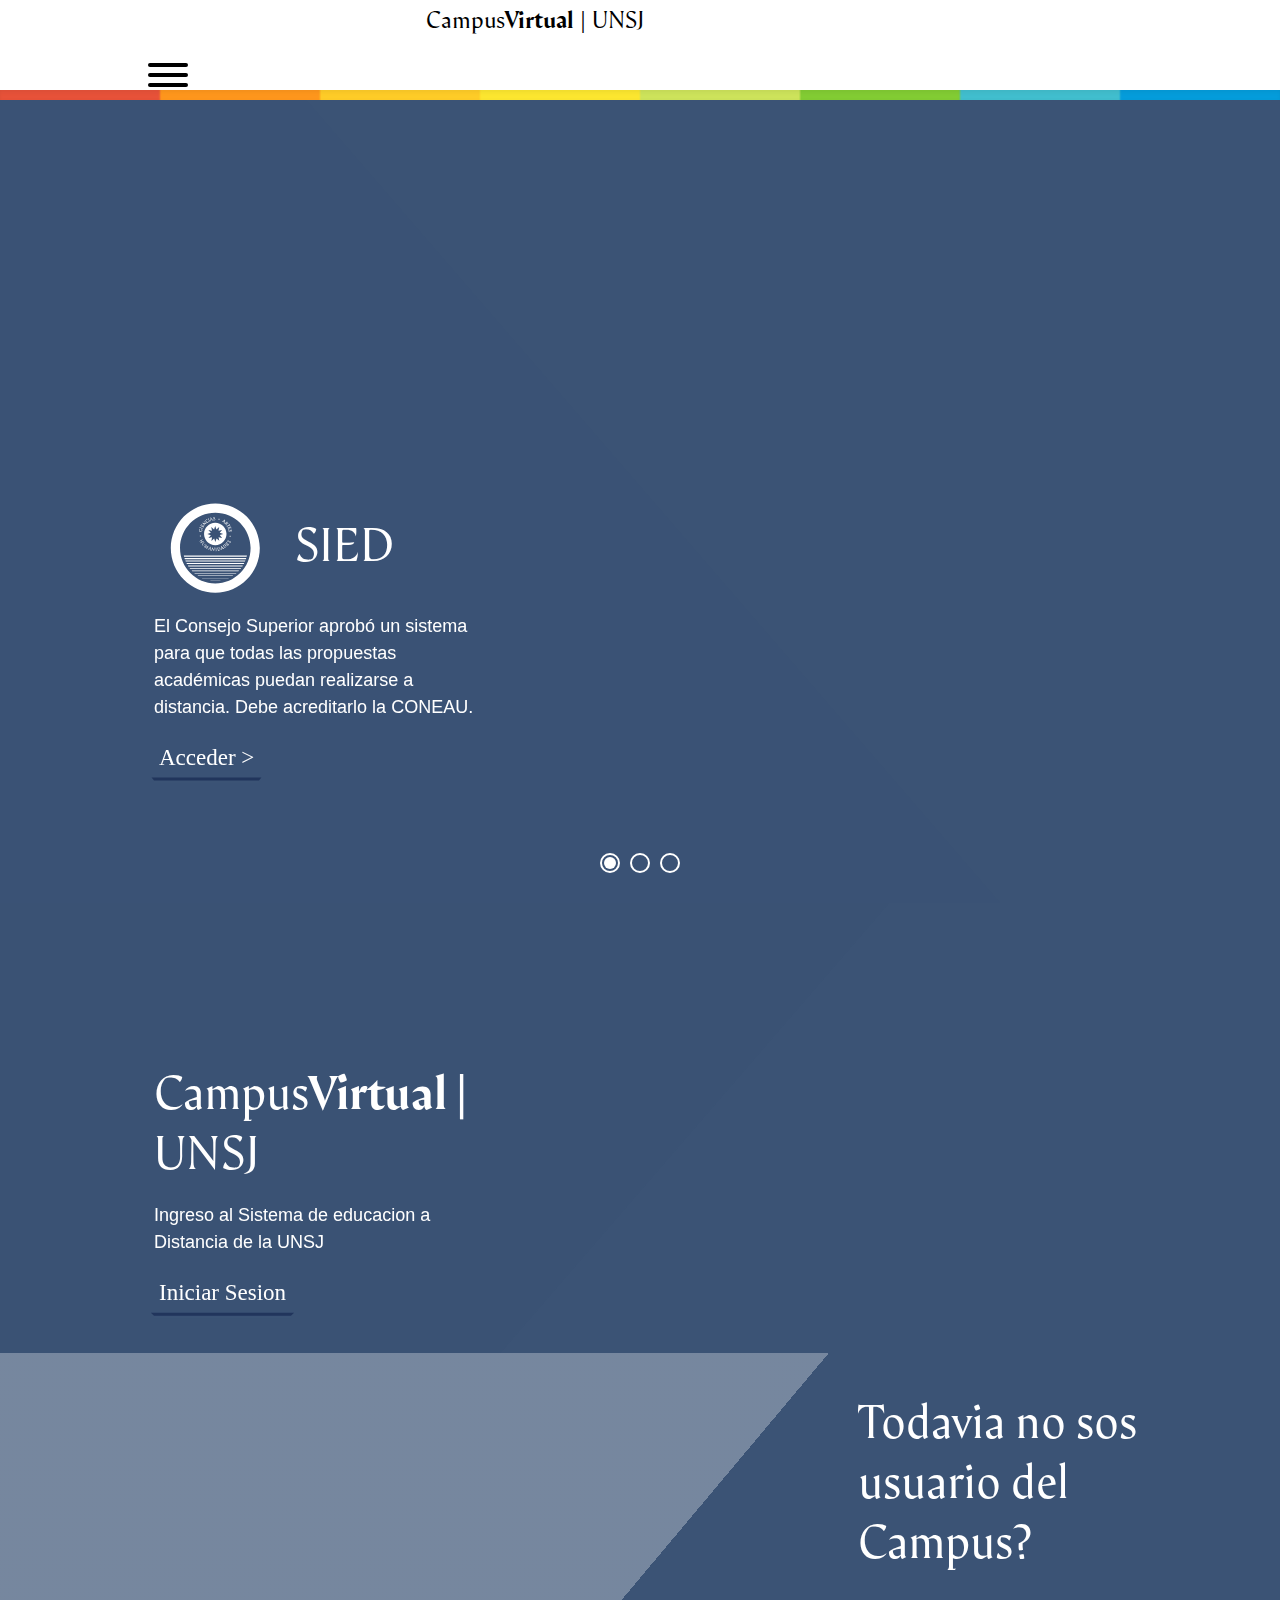
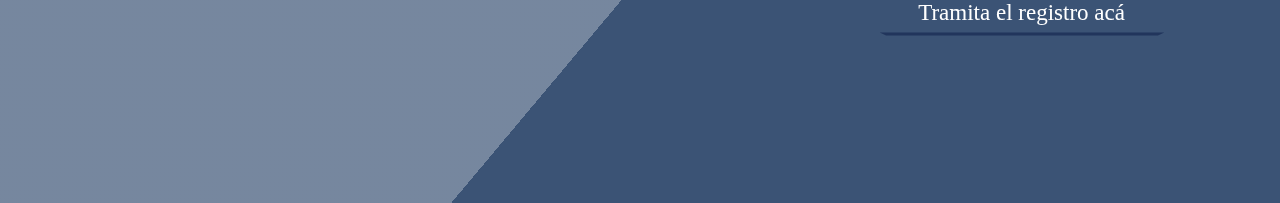
==== commit 073593c5: "." ====
--- a/unsj propuesta/index.html
+++ b/unsj propuesta/index.html
@@ -37,8 +37,9 @@
             type="button" data-toggle="collapse" data-target="#navbarSupportedContent"
             aria-controls="navbarSupportedContent" aria-expanded="false" aria-label="Toggle navigation" alt="">
         -->
-        <button data-target="#navbarSupportedContent" style="margin-top: 8px;" aria-controls="navbarSupportedContent" aria-expanded="false"
-            aria-label="Toggle navigation" alt="" data-toggle="collapse" class="col-3 hamburger hamburger--spring collapsed">
+        <button data-target="#navbarSupportedContent" style="margin-top: 8px; outline: none;"
+            aria-controls="navbarSupportedContent" aria-expanded="false" aria-label="Toggle navigation" alt=""
+            data-toggle="collapse" class="col-3 hamburger hamburger--spring collapsed">
             <span class="hamburger-box">
                 <span class="hamburger-inner"></span>
             </span>
@@ -168,10 +169,10 @@
     <section id="signin">
         <div class="content">
             <div class="text-bottom" style="opacity: 1;">
-                <h2 class="slide__text-heading"><span class="title-regular" style="color: #fff;">
+                <h2 class="slide__text-heading" style="margin-left: -2px;"><span class="title-regular" style="color: #fff;">
                         <span class="title-regular">Todavia no sos usuario del Campus? </span>
                 </h2>
-                <a href="http://hkmbhutto.wix.com/abdulrasheed" class="slide__text-link">Tramita el registro acá</a>
+                <a href="http://hkmbhutto.wix.com/abdulrasheed" class="slide__text-link" style="/*! margin-left: auto; *//*! margin-right: auto; */text-align: center;/*! width: 93%; */position: relative;width: 85%;margin-left: 8%;">Tramita el registro acá</a>
             </div>
         </div>
     </section>
@@ -185,13 +186,6 @@
         href="https://www.flaticon.es/" title="Flaticon"> www.flaticon.es</a>
     Iconos diseñados por <a href="https://www.flaticon.es/autores/freepik" title="Freepik">Freepik</a> from <a
         href="https://www.flaticon.es/" title="Flaticon"> www.flaticon.es</a>-->
-    <button class="hamburger hamburger--spring" type="button">
-        <span class="hamburger-box">
-            <span class="hamburger-inner"></span>
-        </span>
-    </button>
-
-
 </body>
 
 </html>--- a/unsj propuesta/css/main.css
+++ b/unsj propuesta/css/main.css
@@ -1,316 +1,320 @@
 /*Arida Medium*/
 @font-face {
     font-family: "Arida-Medium";
-    src: url("../fonts/Arida/Arida-Medium.otf");
-}
+    src        : url("../fonts/Arida/Arida-Medium.otf");
+}
+
 /*Arida Regular*/
 @font-face {
     font-family: "Arida-Regular";
-    src: url("../fonts/Arida/Arida-Regular.otf");
-}
+    src        : url("../fonts/Arida/Arida-Regular.otf");
+}
+
 /*Arida Regular Italic*/
 @font-face {
     font-family: "Arida-RegularIt";
-    src: url("../fonts/Arida/Arida-RegularIt.otf");
-}
+    src        : url("../fonts/Arida/Arida-RegularIt.otf");
+}
+
 /*Arida Bold*/
 @font-face {
     font-family: "Arida-Bold";
-    src: url("../fonts/Arida/Arida-Bold.otf");
-}
+    src        : url("../fonts/Arida/Arida-Bold.otf");
+}
+
 /*Arida Black*/
 @font-face {
     font-family: "Arida-Black";
-    src: url("../fonts/Arida/Arida-Black.otf");
-}
+    src        : url("../fonts/Arida/Arida-Black.otf");
+}
+
 /*URWForm*/
 @font-face {
     font-family: "URWForm-Regular";
-    src: url("../fonts/URWForm/URWForm-Regular.otf");
-}
-body{
-    background-color:rgb(59,83,117);
-    font-family: 'Gill Sans', 'Gill Sans MT', Calibri, 'Trebuchet MS', sans-serif;
-    font-size: 20px;
-    color: black;
-    padding: 0px;
-    margin: 0px;
-
-}
-
-h1,h2,h3,h4,h5,h6{
+    src        : url("../fonts/URWForm/URWForm-Regular.otf");
+}
+
+body {
+    background-color: rgb(59, 83, 117);
+    font-family     : 'Gill Sans', 'Gill Sans MT', Calibri, 'Trebuchet MS', sans-serif;
+    font-size       : 20px;
+    color           : black;
+    padding         : 0px;
+    margin          : 0px;
+
+}
+
+h1,
+h2,
+h3,
+h4,
+h5,
+h6 {
     font-family: Cambria, Cochin, Georgia, Times, 'Times New Roman', serif;
 }
 
-.title-regular{
+.title-regular {
     font-family: "Arida-Regular";
 }
-.title-bold{
+
+.title-bold {
     font-family: "Arida-Bold";
 }
 
 /*fcefyn*/
-.title-fcefyn{
+.title-fcefyn {
     font-family: "URWForm-Regular";
 }
 
 .line-colored {
-    position: absolute;
-    top: 90px;
-    left: 0;
-    width: 100%;
+    position  : absolute;
+    top       : 90px;
+    left      : 0;
+    width     : 100%;
     min-height: 10px;
-    z-index: 4;
-}
-
-/*a{
-    border-bottom: 2px solid #fff;
-}*/
+    z-index   : 4;
+}
 
 /*navbar*/
-nav{
-    margin: 0PX;
-    height: 90px;
+nav {
+    margin          : 0PX;
+    height          : 90px;
     background-color: #fff;
-    display: flex;
-    align-items: center;
-    position: fixed !important;
-    top: 0px;
-    z-index: 5;
-    width: 100%;
-}
-
-.nav-icon{
-    height:30px;
-}
-.nav-text{
+    display         : flex;
+    align-items     : center;
+    position        : fixed !important;
+    top             : 0px;
+    z-index         : 5;
+    width           : 100%;
+}
+
+.nav-icon {
     height: 30px;
 }
 
-.burger{
+.nav-text {
+    height: 30px;
+}
+
+.burger {
     display: none;
-    height:40px;
-}
-
-
-.nav-list{
-    width: 100%;
-    margin-left: 0px;
-    display: flex;
-    align-content: center;
+    height : 40px;
+}
+
+
+.nav-list {
+    width          : 100%;
+    margin-left    : 0px;
+    display        : flex;
+    align-content  : center;
     justify-content: end;
-    list-style: none;
-}
-
-.nav-item{
+    list-style     : none;
+}
+
+.nav-item {
     display: block !important;
 }
 
-.nav-list li{
-    display: flex;
+.nav-list li {
+    display        : flex;
     justify-content: center;
-    align-items: center;
-    padding: 5px;
-    font-size: 20px;
-}
-
-.unsj-logo{
+    align-items    : center;
+    padding        : 5px;
+    font-size      : 20px;
+}
+
+.unsj-logo {
     font-size: 30px;
 }
 
-.navbar-collapse{
-    text-align: center;
-    background-color: rgba(255,255,255,0.8);
-    z-index: 4;
-    position: fixed;
-    width: 100%;
-}
-
-.navbar-collapse a{
+.navbar-collapse {
+    text-align      : center;
+    background-color: rgba(255, 255, 255, 0.8);
+    z-index         : 4;
+    position        : fixed;
+    width           : 100%;
+}
+
+.navbar-collapse a {
     border: none;
-    color: rgba(0, 0, 0, 0.8);
-}
+    color : rgba(0, 0, 0, 0.8);
+}
+
 /*end navbar*/
 /*Hero*/
 
-#hero{
+#hero {
     margin-top: 100px;
-    height: calc(100vh - 97px);
-    overflow: hidden;
-}
-
-/*sectiones*/
-#instituciones{
-    width: 100%;
-    background-color: #3b5375;
-}
-
-#instituciones h1{
-    display: flex;
-    justify-content: center;
-    align-items: center;
-    color: #fff;
-    font-size: 70px;
-}
-
-.faud:hover{
-    transition: all 1s 0s ease;
-    background: #ffcd3e;
-}
-
-#login{
-    width: 100%;
-    height: 50vh;
-    background-position: center;
+    height    : calc(100vh - 97px);
+    overflow  : hidden;
+}
+
+/*sections*/
+#login {
+    width                : 100%;
+    height               : 50vh;
+    background-position  : center;
     background-attachment: fixed;
-    background-repeat: no-repeat;
-    background-size: cover;
-     background-image: linear-gradient(rgba(0, 0, 0, 0.5), rgba(0, 0, 0, 0.5)), url("../img/giphy.gif");
-    overflow: hidden;
-}
-
-#login .content{
-    background: rgb(59,83,117);
-    background: linear-gradient(130deg, rgba(59,83,117,0.7984593495601365) 50%, rgba(255,255,255,0.3) 50%); 
-    height: 100%;
-    width: 100%;
-    top: 0px;
-    left: 0px;
+    background-repeat    : no-repeat;
+    background-size      : cover;
+    background-image     : linear-gradient(rgba(0, 0, 0, 0.5), rgba(0, 0, 0, 0.5)), url("../img/giphy.gif");
+    overflow             : hidden;
+}
+
+#login .content {
+    background           : rgb(59, 83, 117);
+    background           : linear-gradient(130deg, rgba(59, 83, 117, 0.7984593495601365) 50%, rgba(255, 255, 255, 0.3) 50%);
+    height               : 100%;
+    width                : 100%;
+    top                  : 0px;
+    left                 : 0px;
     background-attachment: fixed;
-    position: relative;
-}
-
-.overlay{
+    position             : relative;
+}
+
+.overlay {
     position: absolute;
-    top: 0px;
-    left: 0px;
+    top     : 0px;
+    left    : 0px;
 }
 
 .overlay {
-    fill: #3b5375;
-    opacity: 0.8;
+    fill     : #3b5375;
+    opacity  : 0.8;
     transform: rotateX(180deg);
 }
 
 
-#signin{
-    
-    background-position: center;
+#signin {
+
+    background-position  : center;
     background-attachment: fixed;
-    background-repeat: no-repeat;
-    background-size: cover;
-    /*background-image: linear-gradient(-50deg, rgba(59,83,117,0.7984593495601365) 50%, rgba(0,0,0,0) 50%), url("../img/giphy.gif");
-    /*background-image: linear-gradient(-50deg, rgba(59,83,117,0.7984593495601365) 50%, rgba(136, 136, 136, 0.46) 50%), url("../img/giphy.gif");*/
-    background-image: linear-gradient(-50deg, rgba(59,83,117,0.7984593495601365) 47%, rgba(0,0,0,0.5) 47%), url("../img/giphy.gif");
-    overflow: hidden;
-    height: 50vh;
-
-}
-
-#signin .content{
-   /* background: linear-gradient(-50deg, rgba(59,83,117,0.7984593495601365) 50%, rgba(0,0,0,0) 50%);*/
-    background: linear-gradient(-50deg, rgba(59,83,117,0.7984593495601365) 50%, rgba(255,255,255,0.3) 50%);
-    height: 100%;
-    width: 100%;
-    height: 100%;
-    width: 100%;
-}
-
-.content .text{
-    position: absolute;
-width: 25%;
-left: 12%;
-color: #fff;
-transition: transform 0.5s 0.8s, opacity 0.5s 0.8s, -webkit-transform 0.5s 0.8s;
-will-change: transform, opacity;
--webkit-transform: translateY(-50%);
-transform: translateY(-50%);
-}
-
-.text-bottom{
-    color: #fff;
-    width: 25%;
-    float: right;
+    background-repeat    : no-repeat;
+    background-size      : cover;
+    /*background-image   : linear-gradient(-50deg, rgba(59,83,117,0.7984593495601365) 50%, rgba(0,0,0,0) 50%), url("../img/giphy.gif");
+    /*background-image   : linear-gradient(-50deg, rgba(59,83,117,0.7984593495601365) 50%, rgba(136, 136, 136, 0.46) 50%), url("../img/giphy.gif");*/
+    background-image     : linear-gradient(-50deg, rgba(59, 83, 117, 0.7984593495601365) 47%, rgba(0, 0, 0, 0.5) 47%), url("../img/giphy.gif");
+    overflow             : hidden;
+    height               : 50vh;
+
+}
+
+#signin .content {
+    /* background: linear-gradient(-50deg, rgba(59,83,117,0.7984593495601365) 50%, rgba(0,0,0,0) 50%);*/
+    background: linear-gradient(-50deg, rgba(59, 83, 117, 0.7984593495601365) 50%, rgba(255, 255, 255, 0.3) 50%);
+    height    : 100%;
+    width     : 100%;
+    height    : 100%;
+    width     : 100%;
+}
+
+.content .text {
+    position         : absolute;
+    width            : 25%;
+    left             : 12%;
+    color            : #fff;
+    transition       : transform 0.5s 0.8s, opacity 0.5s 0.8s, -webkit-transform 0.5s 0.8s;
+    will-change      : transform, opacity;
+    -webkit-transform: translateY(-50%);
+    transform        : translateY(-50%);
+}
+
+.text-bottom {
+    color       : #fff;
+    width       : 25%;
+    float       : right;
     margin-right: 100px;
-    margin-top: 3%;   
+    margin-top  : 3%;
 }
 
 
 /*MEDIAS*/
 
 @media (max-width: 768px) {
-    .colapsed{
+    .colapsed {
         display: none;
     }
-    .unsj-logo{
-        display: flex;
+
+    .unsj-logo {
+        display        : flex;
         justify-content: center;
-        align-items: stretch;
-        font-size: 30px;
-    }
-    #hero{
+        align-items    : stretch;
+        font-size      : 30px;
+    }
+
+    #hero {
         margin-top: 100px;
     }
-    .burger{
+
+    .burger {
         display: none;
     }
 
-    .unsj-logo h1{
-        display: flex;
+    .unsj-logo h1 {
+        display    : flex;
         align-items: center;
     }
-    .overlay{
+
+    .overlay {
         display: none;
     }
 
-  }
-
-  @media (max-width: 576px) {
-    .burger{
+}
+
+@media (max-width: 576px) {
+    .burger {
         display: inline;
     }
 
     /*Slider*/
     .title-slider h2 {
-        margin-top: -20px;
+        margin-top : -20px;
         margin-left: 50px;
     }
+
     .slide__text-heading {
         line-height: 20rem;
-        font-size: 3.5rem;
-        margin-top: -20px;
+        font-size  : 3.5rem;
+        margin-top : -20px;
         margin-left: 10px;
     }
+
     .slide__text {
         height: 30%;
     }
+
     /*end slider*/
     /*Campus*/
-    #signin{
+    #signin {
         background-image: linear-gradient(rgba(0, 0, 0, 0.5), rgba(0, 0, 0, 0.5)), url("../img/giphy.gif");
     }
-    #login .content, #signin .content{
-        background: rgba(0,0,0,0.5) ;    }
-    #signin .content{
-        background-color: rgb(59,83,117);
+
+    #login .content,
+    #signin .content {
+        background: rgba(0, 0, 0, 0.00005);
+    }
+
+    #signin .content {
+        background-color: rgb(59, 83, 117);
     }
 
     #login .slide__text-heading {
-    margin-top: -20px;
-    margin-left: 10px;
-    margin-top: -40px;
-    margin-left: auto;
-    margin-right: auto;
-    }
+        margin-top  : -20px;
+        margin-left : 10px;
+        margin-top  : -40px;
+        margin-left : auto;
+        margin-right: auto;
+    }
+
     #login .text {
-    bottom: 0% !important;
-    margin-left: auto;
-    margin-right: auto;
-    width: auto;
-
-    }
-
-    #login .slide__text-heading{
+        bottom      : 0% !important;
+        margin-left : auto;
+        margin-right: auto;
+        width       : auto;
+
+    }
+
+    #login .slide__text-heading {
         margin-top: -64px;
     }
 
@@ -322,32 +326,65 @@
         display: inherit;
     }
 
-    #login .text > h2:nth-child(1) {
+    #login .text>h2:nth-child(1) {
         margin-bottom: -64px;
+    }
+
+    #login .text>p:nth-child(2) {
+        margin-top: 15px;
+    }
+
+    #login .text>a:nth-child(3) {
+        text-align: center;
+    }
+
+    #login .text {
+        bottom       : 37px;
+        margin-bottom: 0px;
+        margin-top   : 0px;
+        width        : 85%;
+    }
+
+    #login .text {
+        bottom: 100% !important;
+        height: 20px;
+    }
+
+    #login .slide__text-heading {
+        margin-top: 0px;
+    }
+    #login {
+        height: 38vh;
         }
-    #login .text > p:nth-child(2) {
-        margin-top: 15px;
+    .content .text {
+        left: 8%;
+    }
+    #signin .slide__text-heading{
+        line-height: 4rem;
+    }
+    .text-bottom{
+        float: none;
+        width: 100%;
+    }
+
+    #signin a .slide__text-link:nth-child(2) {
+        text-align: center;
+        position: relative;
+        width: 85%;
+        margin-left: 8%;
         }
-    #login .text > a:nth-child(3) {
-            text-align: center;
+
+        #signin > div:nth-child(1) {
+            background: rgb(59,83,117);
+            background: linear-gradient(345deg, rgba(59,83,117,1) 35%, rgba(0,0,0,0) 35%);
             }
-
-    #login .text {
-        bottom: 37px;
-        margin-bottom: 0px;
-        margin-top: 0px;
-        width: 85%;
-        }
-        #login .text {
-            bottom: 100% !important;
-            height: 20px;
-            }
-            #login .slide__text-heading {
-            margin-top: 0px;
-            }
-            
-    .content .text{
-        left: 8%;
-    }
-    }
-    +             #signin .slide__text-link {
+                display:inherit ;
+                }
+                .text-bottom > h2:nth-child(1) {
+                    text-align: center;
+                    }
+                    .text-bottom {
+                        margin-top: 14%;
+                        }
+}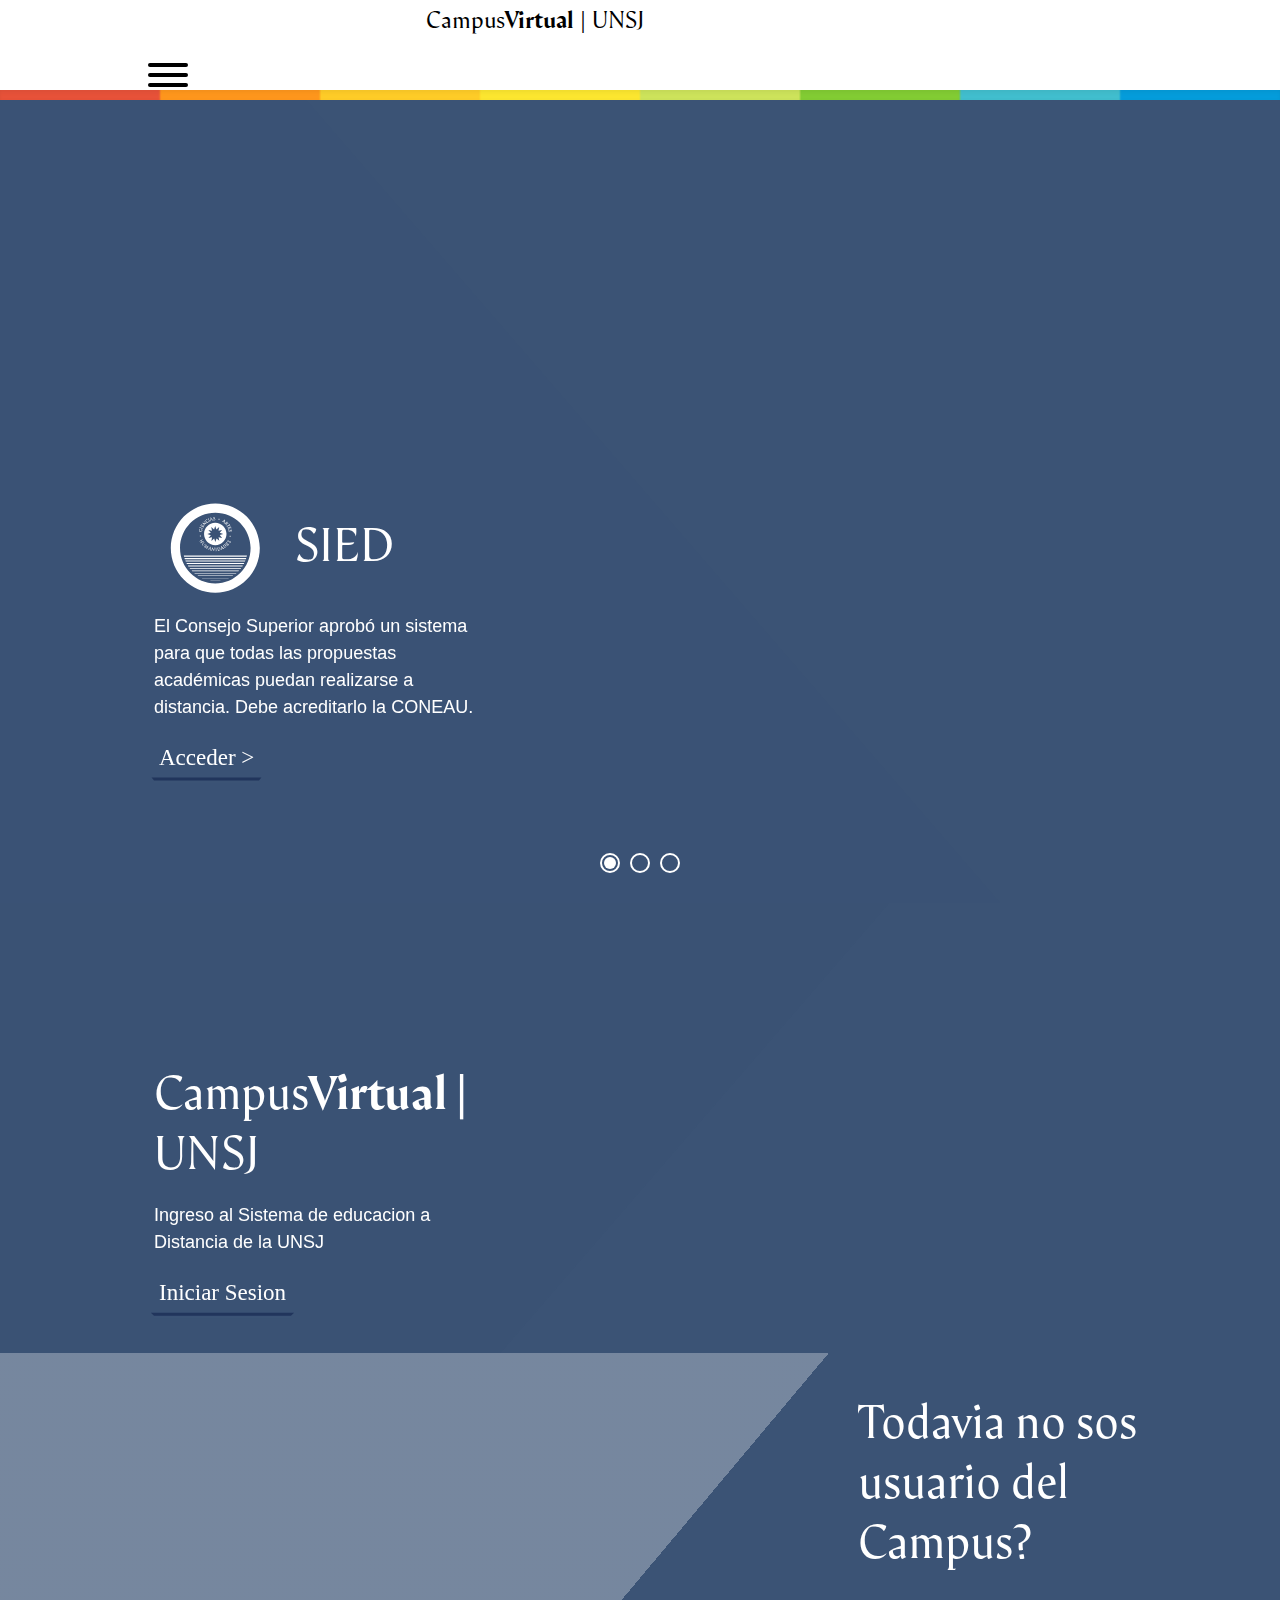
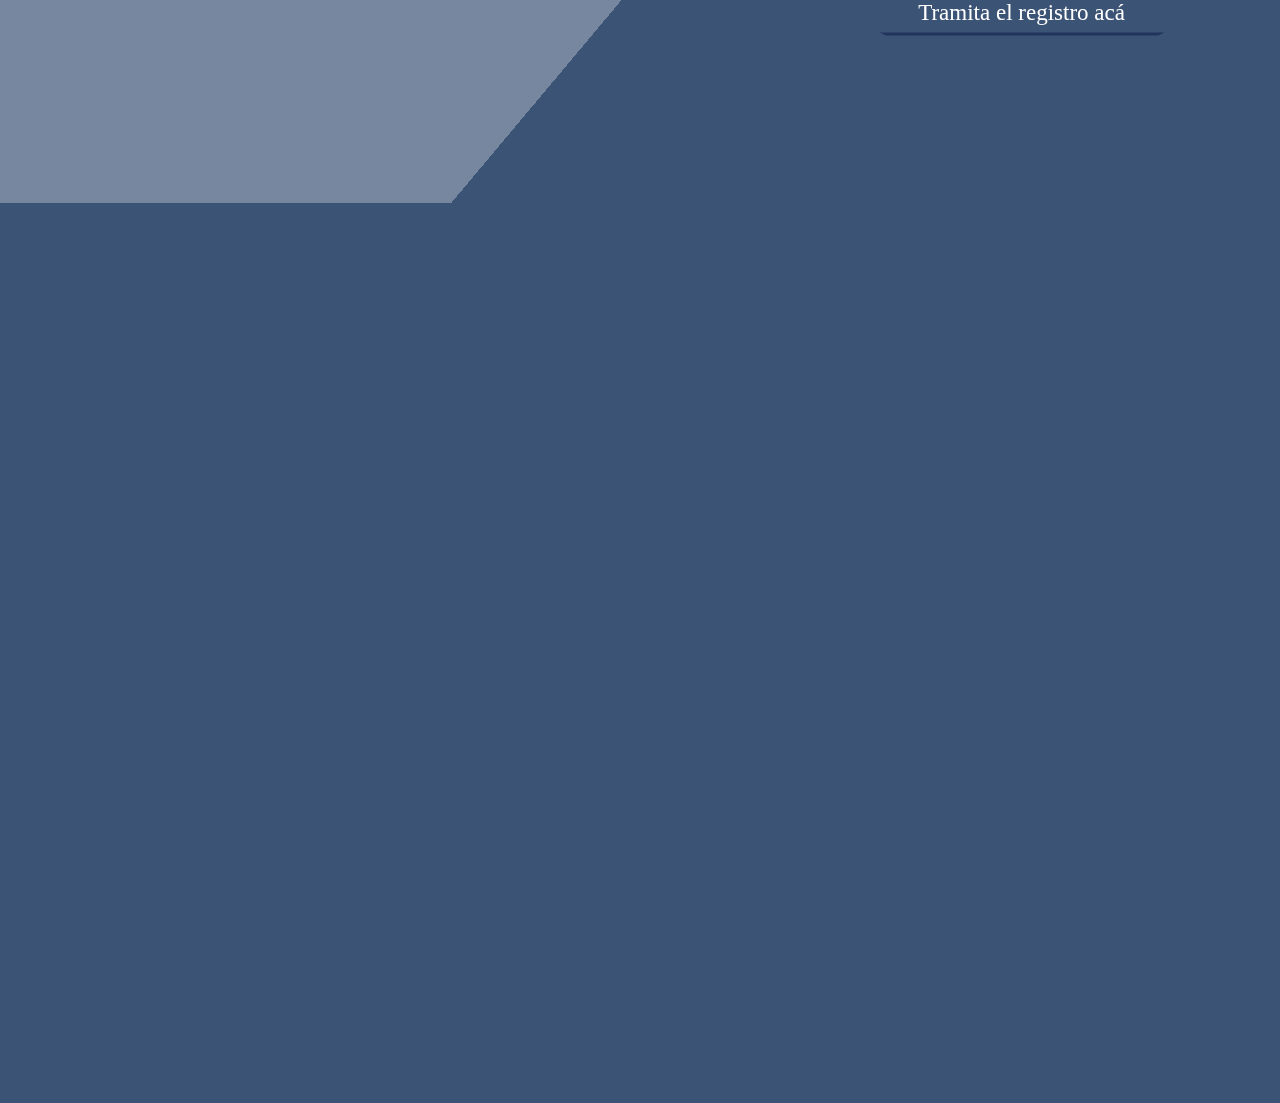
==== commit 4dc8c89a: "." ====
--- a/unsj propuesta/index.html
+++ b/unsj propuesta/index.html
@@ -176,6 +176,9 @@
             </div>
         </div>
     </section>
+    <section id="noticias">
+
+    </section>
     <!--<footer id="footer">
         <img src="img/21-02-2019_12-02-04_Manual-Identidad-UNSJ-copia(2).svg" alt="">
     </footer>-->
--- a/unsj propuesta/css/main.css
+++ b/unsj propuesta/css/main.css
@@ -353,38 +353,49 @@
     #login .slide__text-heading {
         margin-top: 0px;
     }
+
     #login {
         height: 38vh;
-        }
+    }
+
     .content .text {
         left: 8%;
     }
-    #signin .slide__text-heading{
+
+    #signin .slide__text-heading {
         line-height: 4rem;
     }
-    .text-bottom{
+
+    .text-bottom {
         float: none;
         width: 100%;
     }
 
     #signin a .slide__text-link:nth-child(2) {
+        text-align : center;
+        position   : relative;
+        width      : 85%;
+        margin-left: 8%;
+    }
+
+    #signin>div:nth-child(1) {
+        background: rgb(59, 83, 117);
+        background: linear-gradient(345deg, rgba(59, 83, 117, 1) 35%, rgba(0, 0, 0, 0) 35%);
+    }
+
+    #signin .slide__text-link {
+        display: inherit;
+    }
+
+    .text-bottom>h2:nth-child(1) {
         text-align: center;
-        position: relative;
-        width: 85%;
-        margin-left: 8%;
-        }
-
-        #signin > div:nth-child(1) {
-            background: rgb(59,83,117);
-            background: linear-gradient(345deg, rgba(59,83,117,1) 35%, rgba(0,0,0,0) 35%);
-            }
-             #signin .slide__text-link {
-                display:inherit ;
-                }
-                .text-bottom > h2:nth-child(1) {
-                    text-align: center;
-                    }
-                    .text-bottom {
-                        margin-top: 14%;
-                        }
+    }
+
+    .text-bottom {
+        margin-top: 14%;
+    }
+}
+
+#noticias{
+    height: 100vh;
 }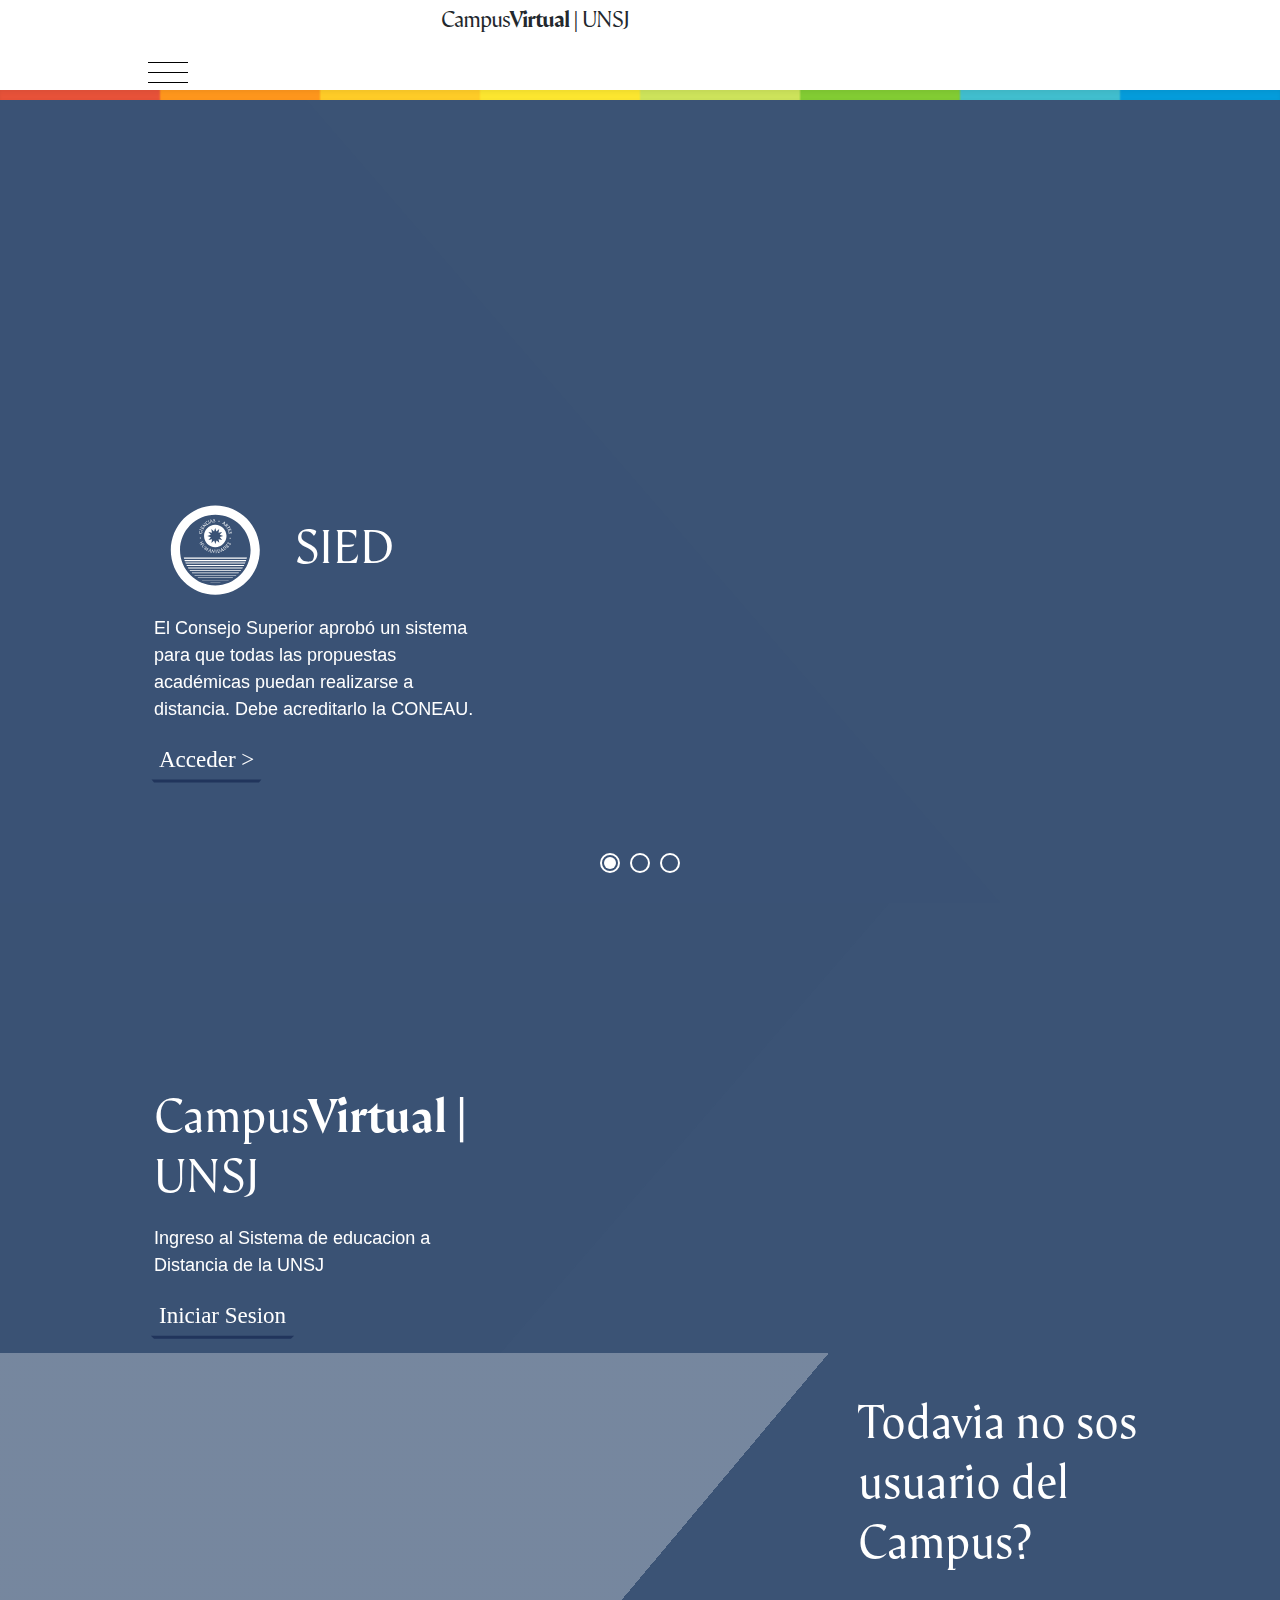
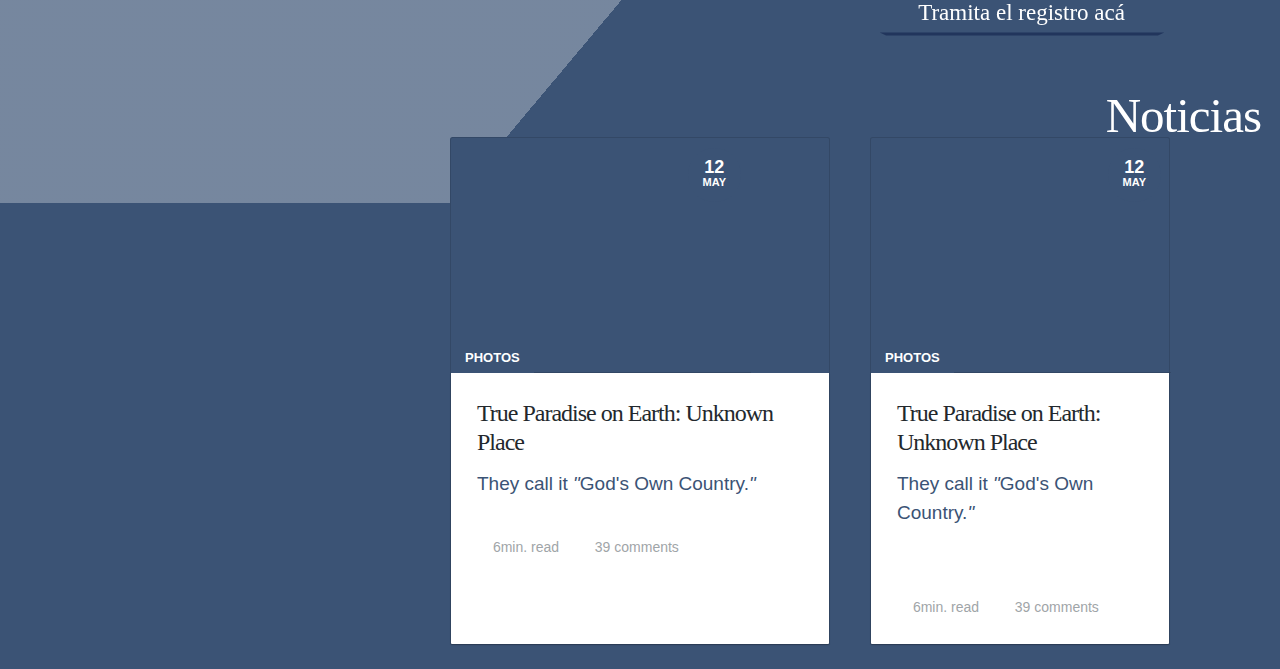
==== commit 1690d978: "." ====
--- a/unsj propuesta/index.html
+++ b/unsj propuesta/index.html
@@ -172,12 +172,72 @@
                 <h2 class="slide__text-heading" style="margin-left: -2px;"><span class="title-regular" style="color: #fff;">
                         <span class="title-regular">Todavia no sos usuario del Campus? </span>
                 </h2>
-                <a href="http://hkmbhutto.wix.com/abdulrasheed" class="slide__text-link" style="/*! margin-left: auto; *//*! margin-right: auto; */text-align: center;/*! width: 93%; */position: relative;width: 85%;margin-left: 8%;">Tramita el registro acá</a>
+                <a href="http://hkmbhutto.wix.com/abdulrasheed" class="slide__text-link" style="/*! margin-left: auto; *//*! margin-right: auto; */text-align: center;/*! width: 93%; */position: relative;width: 85%;margin-left: 8%; z-index: 0;">Tramita el registro acá</a>
             </div>
         </div>
     </section>
     <section id="noticias">
-
+        <h1 style="color: #fff;text-align: right;font-size: 49px;margin-right: 19px;margin-top: -116px;">Noticias</h1>
+
+<div class="container">
+    <div class="row">
+<div style="/*! margin-top: 8px; */padding-left: 0px;padding-right: 0px;" class="card col-md-4">
+                <div class="card-header" style="padding-left: 0px;padding-top: 0px;padding-right: 0px;padding-bottom: 0px;">
+                    <div class="card-header-mask">
+                        <div class="card-header-date">
+                            <div class="card-header-date-day">12</div>
+                            <div class="card-header-date-month">May</div>
+                        </div>
+                    </div>
+                </div>
+                <div class="card-body">
+                    <div class="card-body-header" style="padding-bottom: 0px;">
+                        <div class="card-body-header-category">Photos</div>
+                        <h1>True Paradise on Earth: Unknown Place</h1>
+                        <p class="card-body-header-sentence">
+                            They call it <span>"</span>God's Own Country.<span>"</span>
+                        </p>
+                    </div>
+                    <p class="card-body-description">
+                        Lorem ipsum dolor sit amet, consectetur adipisicing elit.
+                        Molestias autem aliquid, recusandae maiores iste fuga,
+                        explicabo dolor vitae magnam!
+                    </p>
+                    <div class="card-body-footer">
+                        <i class="icon icon-time"></i> 6min. read
+                        <i class="icon icon-comment"></i> 39 comments
+                    </div>
+                </div>
+            </div><div class="card" style="margin-bottom: 0px;">
+                <div class="card-header" style="padding-left: 0px;padding-top: 0px;padding-right: 0px;padding-bottom: 0px;">
+                    <div class="card-header-mask">
+                        <div class="card-header-date">
+                            <div class="card-header-date-day">12</div>
+                            <div class="card-header-date-month">May</div>
+                        </div>
+                    </div>
+                </div>
+                <div class="card-body">
+                    <div class="card-body-header" style="padding-bottom: 0px;">
+                        <div class="card-body-header-category">Photos</div>
+                        <h1>True Paradise on Earth: Unknown Place</h1>
+                        <p class="card-body-header-sentence">
+                            They call it <span>"</span>God's Own Country.<span>"</span>
+                        </p>
+                    </div>
+                    <p class="card-body-description">
+                        Lorem ipsum dolor sit amet, consectetur adipisicing elit.
+                        Molestias autem aliquid, recusandae maiores iste fuga,
+                        explicabo dolor vitae magnam!
+                    </p>
+                    <div class="card-body-footer">
+                        <i class="icon icon-time"></i> 6min. read
+                        <i class="icon icon-comment"></i> 39 comments
+                    </div>
+                </div>
+            </div>
+</div>
+</div>
     </section>
     <!--<footer id="footer">
         <img src="img/21-02-2019_12-02-04_Manual-Identidad-UNSJ-copia(2).svg" alt="">
--- a/unsj propuesta/css/cards.css
+++ b/unsj propuesta/css/cards.css
@@ -1,23 +1,293 @@
-a{
-    text-decoration:none; 
+
+
+.profile-card-2 .card-img-block{
+    float:left;
+    width:100%;
+    height:150px;
+    overflow:hidden;
+}
+.profile-card-2 .card-body{
+    position:relative;
+}
+.profile-card-2 .profile {
+  border-radius: 50%;
+  position: absolute;
+  top: -42px;
+  left: 15%;
+  max-width: 75px;
+  border: 3px solid rgba(255, 255, 255, 1);
+  -webkit-transform: translate(-50%, 0%);
+  transform: translate(-50%, 0%);
+}
+.profile-card-2 h5{
+    /*! font-weight:600; */
+    /*! color:#007bff; */
+}
+.profile-card-2 .card-text{
+    font-weight:300;
+    font-size:15px;
+    color: rgba(0,0,0,0.8);
+    font-weight: unset;
+}
+.profile-card-2 .icon-block{
+    /*! float:left; */
+    width:100%;
+    text-align: center;
+    /*! color: #fd951c; */
+}
+.profile-card-2 .icon-block a{
+    text-decoration:none;
+}
+.profile-card-2 i {
+  display: inline-block;
+    font-size: 16px;
+    color: #21355c;
+    text-align: center;
+    /*! border: 1px solid #007bff; */
+    width: 30px;
+    height: 30px;
+    line-height: 30px;
+    border-radius: 50%;
+    margin:0 5px;
+}
+.profile-card-2 i:hover {
+  background-color:#21355c;
+  color:#fff;
+  transition: all 0.5s;
+}
+
+
+.card {
+    cursor: default;
+    /*! position: relative; */
+    width: 300px;
+    top: 230px;
+    left: 50%;
+    transform: -webkit-translate(-50%, -50%);
+    transform: -moz-translate(-50%, -50%);
+    transform: -ms-translate(-50%, -50%);
+    transform: -o-translate(-50%, -50%);
+    transform: translate(-50%, -50%);
+}
+
+.card-header {
+    width: 300px;
+    height: 235px;
+    background: url("http://unsj.edu.ar/panel_unsj/img/noticias/2020-03-311354_slide_4893.jpg") no-repeat;
+    background-size: 371px 235px;
+    border-radius: 1px 1px 0 0;
+    -webkit-transition: all .3s ease-in-out;
+    -moz-transition: all .3s ease-in-out;
+    -ms-transition: all .3s ease-in-out;
+    -o-transition: all .3s ease-in-out;
+    transition: all .3s ease-in-out;
+}
+
+.card:hover .card-header {
+    background-size: 403px 267px;
+    background-position: -16px -16px;
+}
+
+.card-header-mask {
+    height: 100%;
+    -webkit-transition: all .3s ease-in-out;
+    -moz-transition: all .3s ease-in-out;
+    -ms-transition: all .3s ease-in-out;
+    -o-transition: all .3s ease-in-out;
+    transition: all .3s ease-in-out;
+}
+
+.card:hover .card-header-mask {
+    background-color: rgba(0, 0, 0, .6);
+}
+
+.card-header-date, .card-body-header-category {
+    text-transform: uppercase;
+    background-color: #3b5375;
+    color: #FFF;
+    font-weight: bold;
+    text-align: center;
+}
+
+.card-body-header-category {
+    position: absolute;
+    font-size: 13px;
+    top: -31px;
+    left: 0;
+    padding: 8px 14px;
+    line-height: 15px;
+}
+
+.card-header-date {
+    float: right;
+    margin: 10px 10px 0 0;
+    border-radius: 50%;
+    font-weight: bold;
+    padding: 12px 15px;
+    line-height: 15px;
+}
+
+.card-header-date-day {
+    font-size: 18px;
+}
+
+.card-header-date-month {
+    font-size: 11px;
+}
+
+.card-body {
+    background-color: #FFF;
+    border-radius: 0 0 1px 1px;
+    padding: 0 26px 26px 26px;
+    box-shadow: 0 1px 2px rgba(0, 0, 0, .2);
+}
+
+.card-body-header {
+    position: absolute;
+    left: 0;
+    padding: 26px;
+    background-color: #FFF;
+    -webkit-transition: all .3s ease-in-out;
+    -moz-transition: all .3s ease-in-out;
+    -ms-transition: all .3s ease-in-out;
+    -o-transition: all .3s ease-in-out;
+    transition: all .3s ease-in-out;
+}
+
+.card:hover .card-body-header {
+    margin-top: -163px;
+}
+
+h1 {
+    color: #23282D;
+    letter-spacing: -1px;
+    font-size: 24px;
+    /*! font-weight: bold; */
+}
+
+.card-body-header-sentence {
     color: #3b5375;
-    border-bottom:2px solid #3b5375;
-  }
-  .box{
-      padding:60px 0px;
-  }
-  
-  .box-part{
-      background:#FFF;
-      border-radius:0;
-      padding:60px 10px;
-      margin:30px 0px;
-  }
-  .text{
-      margin:20px 0px;
-  }
-  
-  .fa{
-       color:#4183D7;
-  }
-  +    margin-top: 14px;
+    font-size: 19px;
+}
+
+.card-body-header-sentence span {
+    font-style: italic;
+}
+
+.card-body-description {
+    opacity: 0;
+    color: #757B82;
+    line-height: 30px;
+    -webkit-transition: all .2s ease-in-out;
+    -moz-transition: all .2s ease-in-out;
+    -ms-transition: all .2s ease-in-out;
+    -o-transition: all .2s ease-in-out;
+    transition: all .2s ease-in-out;
+}
+
+.card:hover .card-body-description {
+    opacity: 1;
+    -webkit-transition: all .5s ease-in-out;
+    -moz-transition: all .5s ease-in-out;
+    -ms-transition: all .5s ease-in-out;
+    -o-transition: all .5s ease-in-out;
+    transition: all .5s ease-in-out;
+}
+
+.card-body-footer {
+    position: relative;
+    z-index: 10;
+    margin-top: 14px;
+    font-size: 14px;
+    color: #9FA5A8;
+}
+
+.icon {
+    display: inline-block;
+    vertical-align: middle;
+    margin-right: 2px;
+}
+
+.icon-time {
+    margin-top: -3px;
+    width: 10px;
+    height: 17px;
+    background: url(../images/icon-time.png) no-repeat;
+}
+
+.icon-comment {
+    margin-top: -2px;
+    margin-left: 12px;
+    width: 14px;
+    height: 14px;
+    background: url(../images/icon-comment.png) no-repeat;
+}
+.profile-card-2 i:hover {
+background-color: #21355c;
+transition: all 0.5s;
+}
+.profile-card-2 i {
+
+color: #21355c;
+}
+.card {
+position: relative;
+width: 371px;
+top: 50%;
+width: 300px;
+top: 230px;
+}
+
+.card-header {
+width: 300px;
+/*! background: url("http://unsj.edu.ar/panel_unsj/img/noticias/2020-03-311354_slide_4893.jpg") no-repeat; */
+}
+.card:hover .card-body-header {
+margin-top: -163px;
+}
+.card-header-date {
+
+margin: 10px 10px 0 0;
+}
+.card-header-date, .card-body-header-category {
+
+background-color: #3b5375;
+}
+.card-body-header-sentence {
+
+color: #3b5375;
+}
+
+
+/* cards.css | file:///C:/Users/Andr%C3%A9s%20%20Molina/Documents/paginas-varias/unsj%20propuesta/css/cards.css */
+
+
+.card-header-mask {
+  width: 100%;
+}
+
+.card:hover .card-header {
+  width: 325px;
+}
+
+.card {
+  left: 50%;
+}
+
+/* bootstrap.min.css | file:///C:/Users/Andr%C3%A9s%20%20Molina/Documents/paginas-varias/unsj%20propuesta/css/bootstrap.min.css */
+
+.card {
+  background-color: #3b5375;
+  margin-top: 10px;
+}
+
+.card-header:first-child {
+  /* border-radius: calc(.25rem - 1px) calc(.25rem - 1px) 0 0; */
+}
+
+/* Elemento | file:///C:/Users/Andr%C3%A9s%20%20Molina/Documents/paginas-varias/unsj%20propuesta/index.html */
+
+div.card:nth-child(1) {
+  /* margin-bottom: 20px; */
+}
--- a/unsj propuesta/css/main.css
+++ b/unsj propuesta/css/main.css
@@ -397,5 +397,18 @@
 }
 
 #noticias{
-    height: 100vh;
+    /*! height: 17vh; */
+}
+
+.hamburger-inner,
+.hamburger-inner:after,
+.hamburger-inner:before {
+    position                  : absolute;
+    width                     : 40px;
+    height                    : 1.5px;
+    transition-timing-function: ease;
+    transition-duration       : .15s;
+    transition-property       : transform;
+    border-radius             : 0px;
+    background-color          : #000;
 }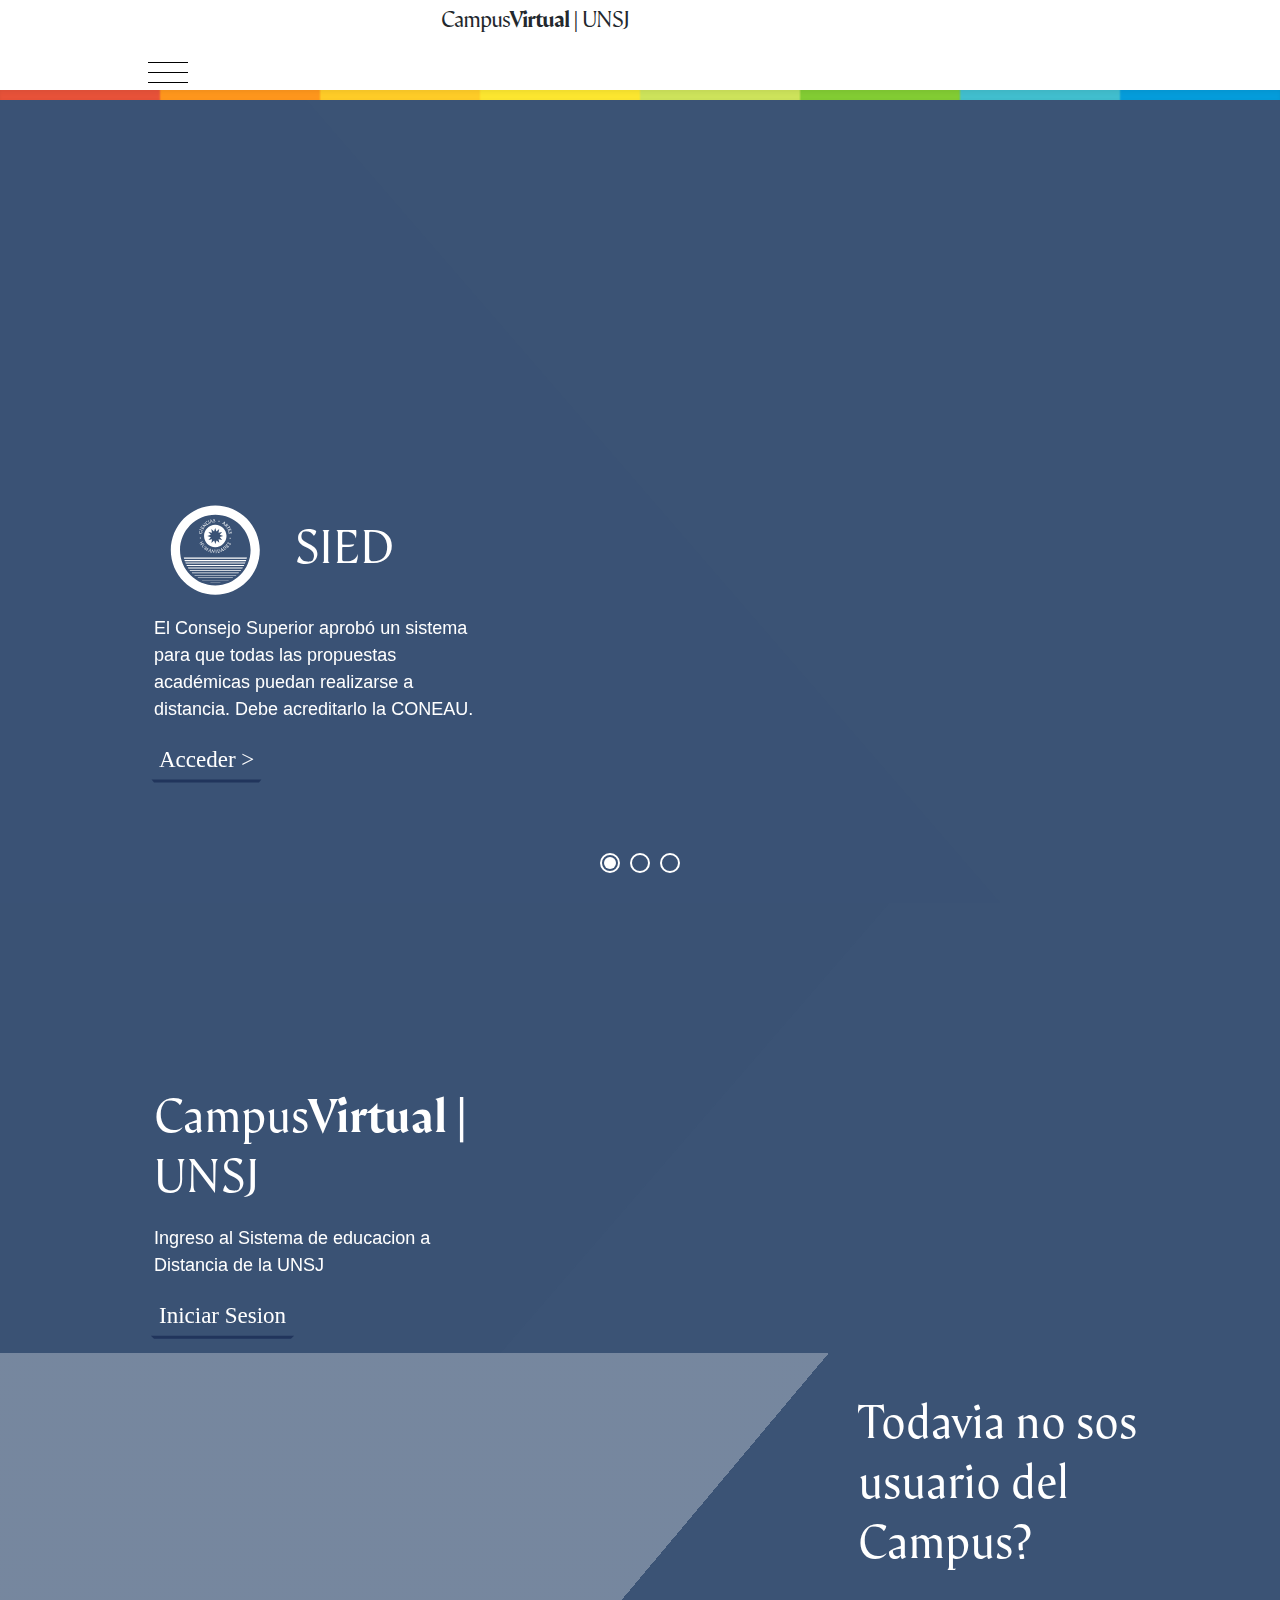
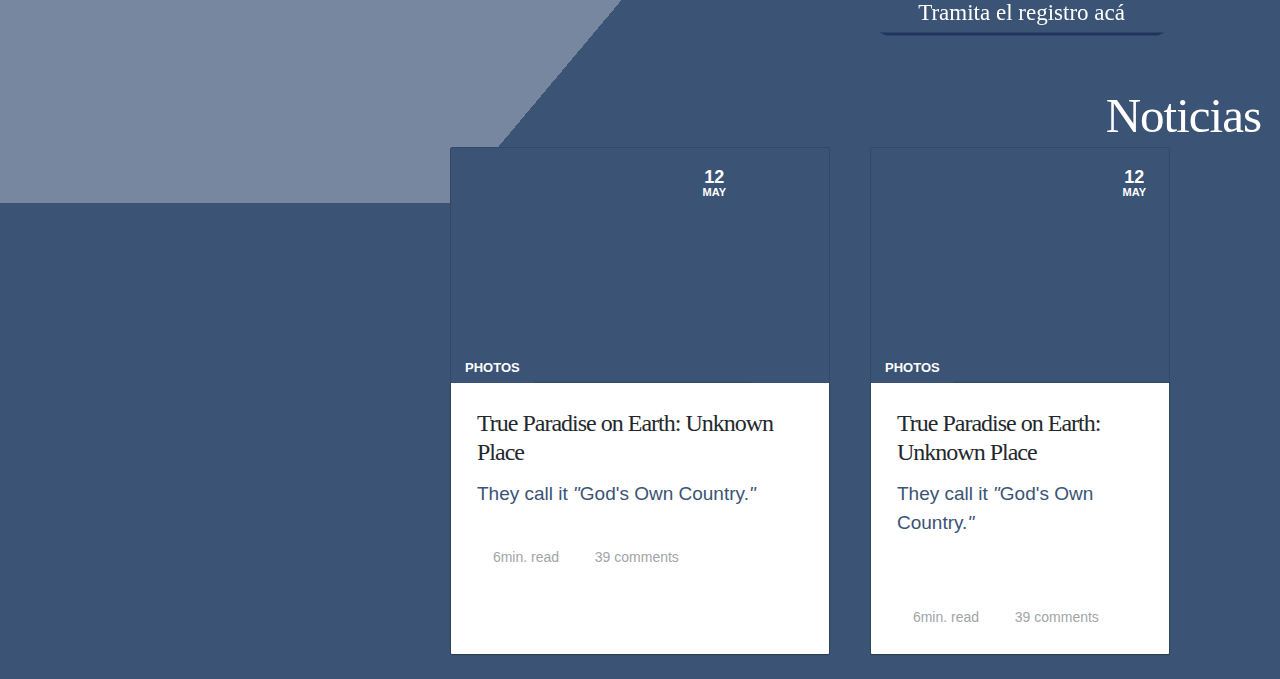
==== commit 91d1d3f1: "." ====
--- a/unsj propuesta/index.html
+++ b/unsj propuesta/index.html
@@ -177,7 +177,7 @@
         </div>
     </section>
     <section id="noticias">
-        <h1 style="color: #fff;text-align: right;font-size: 49px;margin-right: 19px;margin-top: -116px;">Noticias</h1>
+        <h1 style="color: #fff;text-align: right;padding-bottom: 10px ;font-size: 49px;margin-right: 19px;margin-top: -116px;">Noticias</h1>
 
 <div class="container">
     <div class="row">
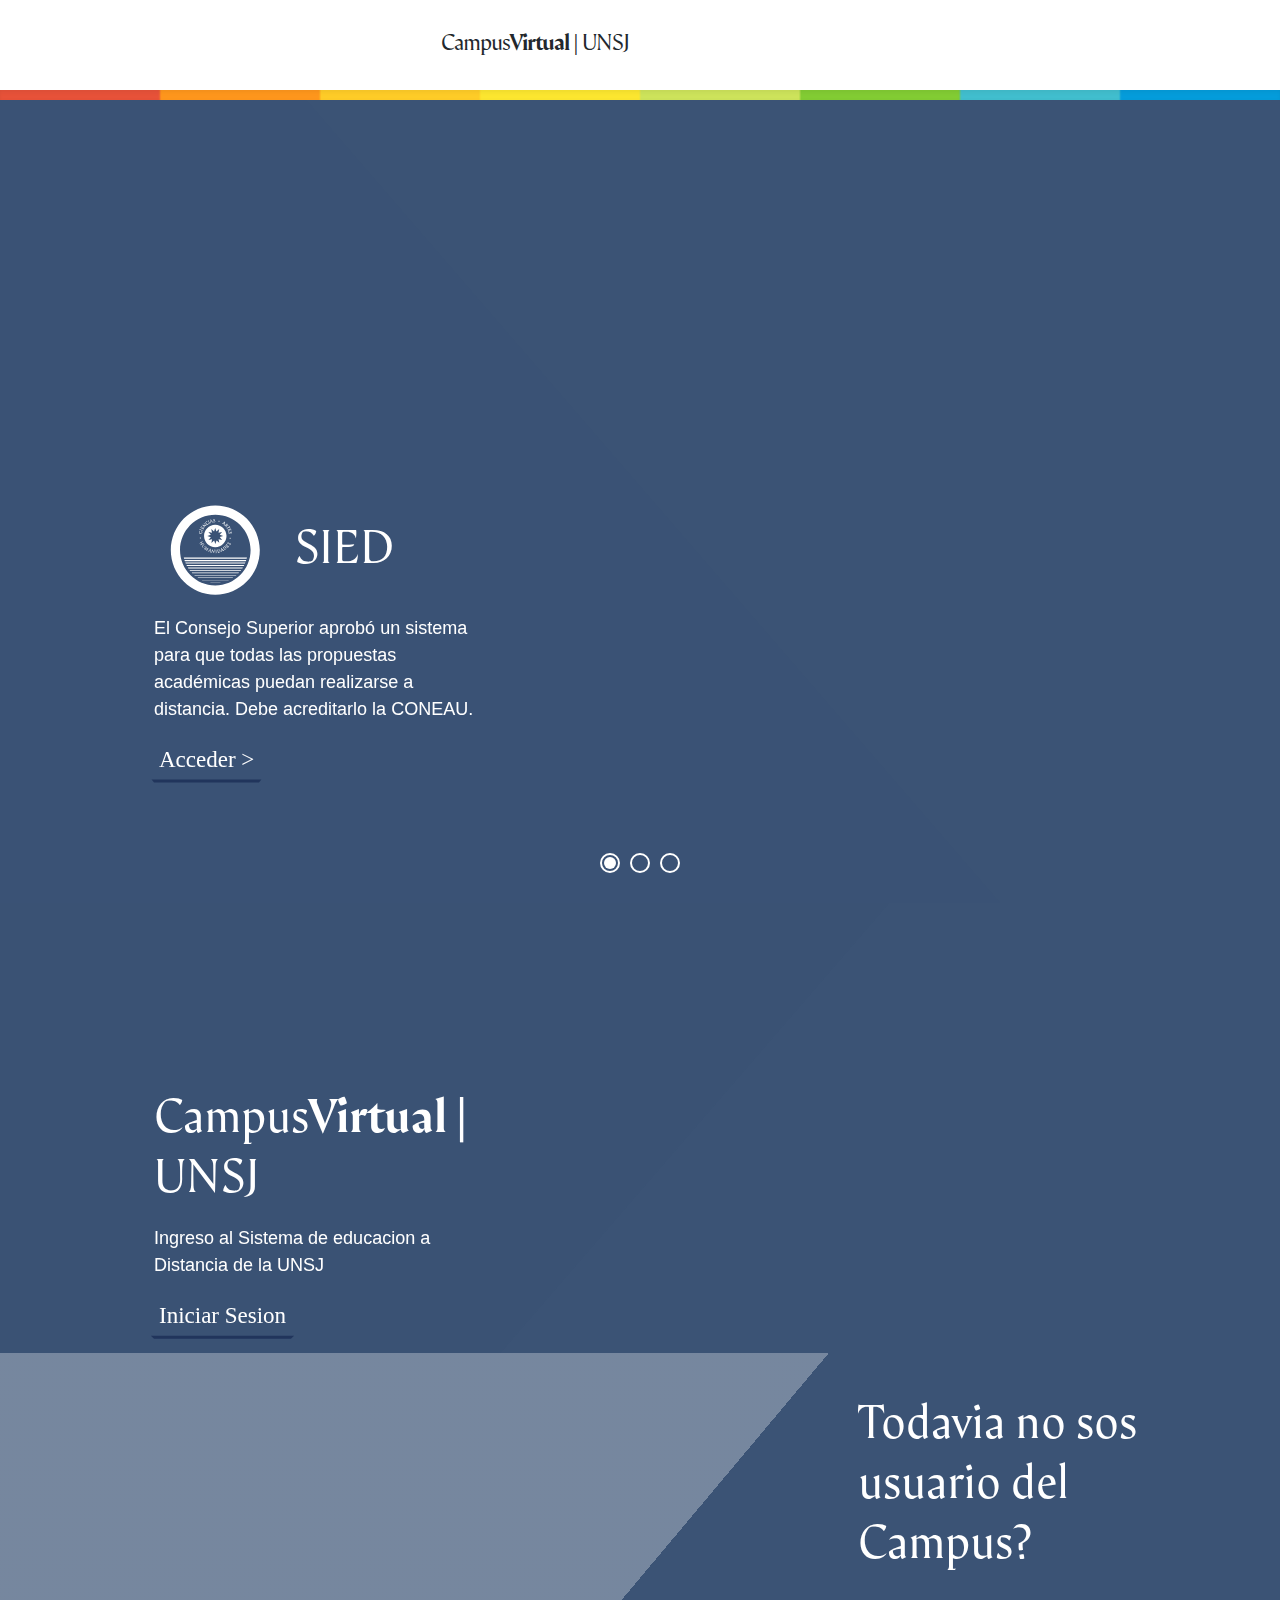
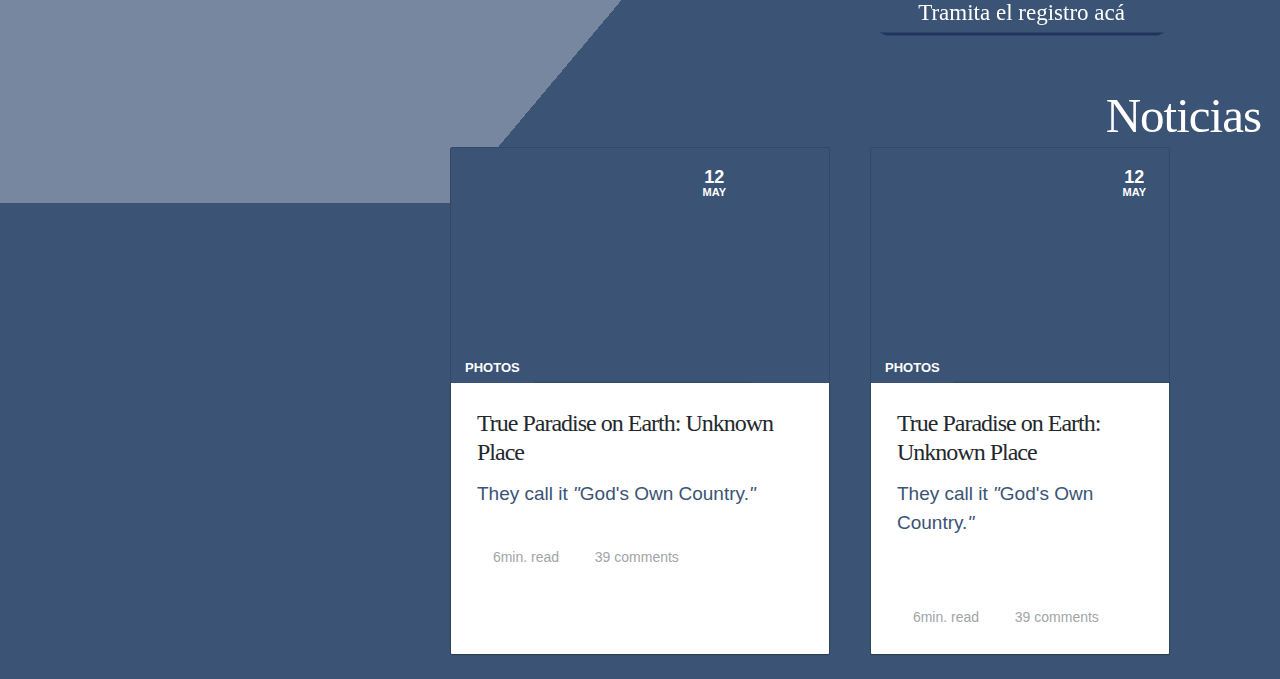
==== commit 459f2604: "blur efect" ====
--- a/unsj propuesta/index.html
+++ b/unsj propuesta/index.html
@@ -25,7 +25,6 @@
 </head>
 
 <body>
-
     <!--Navbar-->
     <nav class="container-fluid navbar">
         <div class="unsj-logo col-9 col-sm-12 col-md-10 d-sm-flex justify-content-sm-center justify-content-start">
@@ -63,7 +62,7 @@
             </li>
         </ul>
     </div>
-
+    <div class="blur">
     <!--End Navbar-->
     <!--Slider-->
     <section id="hero">
@@ -239,6 +238,9 @@
 </div>
 </div>
     </section>
+    <section>
+        
+    </section>
     <!--<footer id="footer">
         <img src="img/21-02-2019_12-02-04_Manual-Identidad-UNSJ-copia(2).svg" alt="">
     </footer>-->
@@ -249,6 +251,7 @@
         href="https://www.flaticon.es/" title="Flaticon"> www.flaticon.es</a>
     Iconos diseñados por <a href="https://www.flaticon.es/autores/freepik" title="Freepik">Freepik</a> from <a
         href="https://www.flaticon.es/" title="Flaticon"> www.flaticon.es</a>-->
+    </div>
 </body>
 
 </html>--- a/unsj propuesta/css/slider.css
+++ b/unsj propuesta/css/slider.css
@@ -158,7 +158,7 @@
 }
 .slide:nth-child(2) .slide__bg {
   left: -50%;
-  background-image: url("https://upload.wikimedia.org/wikipedia/commons/a/a1/F_EXACTAS_UNSJ.JPG");
+  background-image: url("../img/F_EXACTAS_UNSJ.JPG");
 }
 .slide:nth-child(2) .slide__overlay-path {
   fill: #e68100;
--- a/unsj propuesta/css/main.css
+++ b/unsj propuesta/css/main.css
@@ -75,6 +75,11 @@
     z-index   : 4;
 }
 
+.blur{
+    width: 100%;
+    height: 100%;
+    transition: all 0.5s;
+}
 /*navbar*/
 nav {
     margin          : 0PX;
@@ -229,7 +234,11 @@
 
 
 /*MEDIAS*/
-
+@media (min-width: 576px) {
+    .hamburger{
+        display: none
+    }
+}
 @media (max-width: 768px) {
     .colapsed {
         display: none;
@@ -394,12 +403,8 @@
     .text-bottom {
         margin-top: 14%;
     }
-}
-
-#noticias{
-    /*! height: 17vh; */
-}
-
+
+    
 .hamburger-inner,
 .hamburger-inner:after,
 .hamburger-inner:before {
@@ -411,4 +416,10 @@
     transition-property       : transform;
     border-radius             : 0px;
     background-color          : #000;
-}+}
+}
+
+#noticias{
+    /*! height: 17vh; */
+}
+
